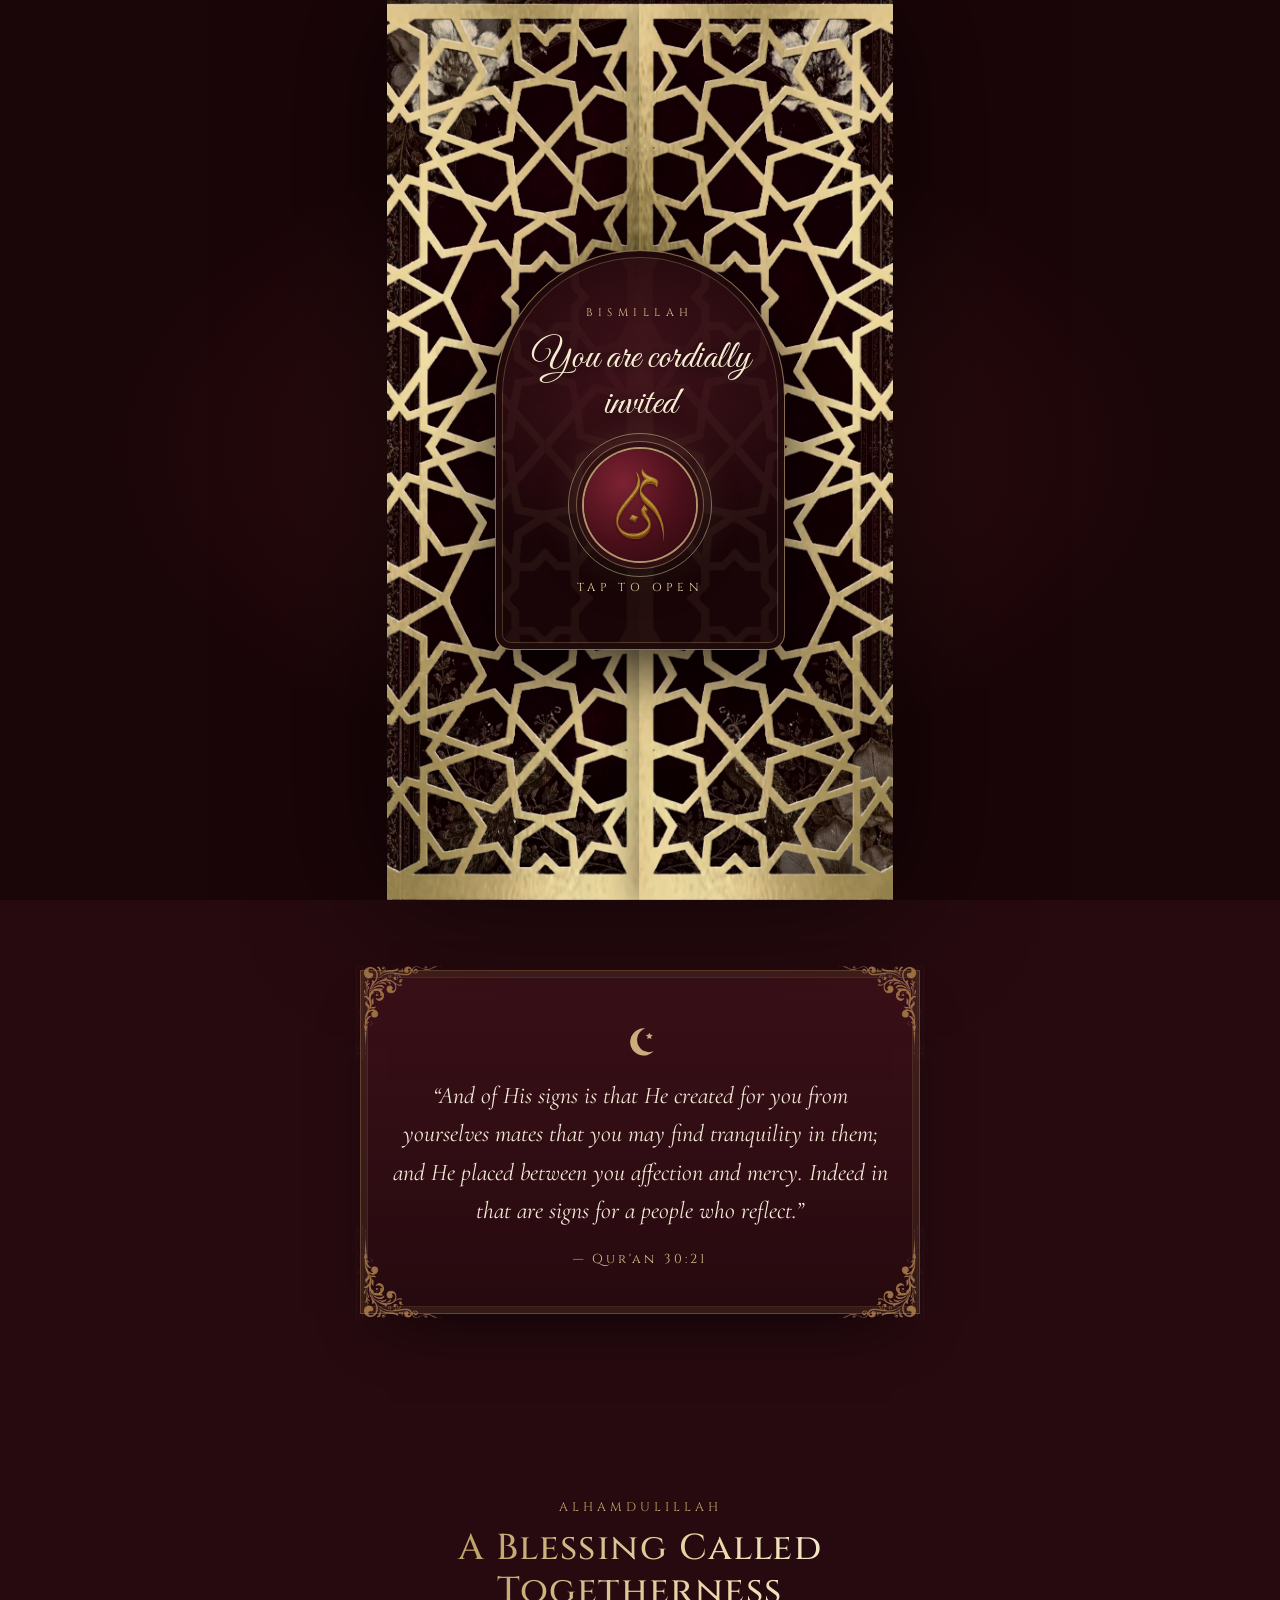
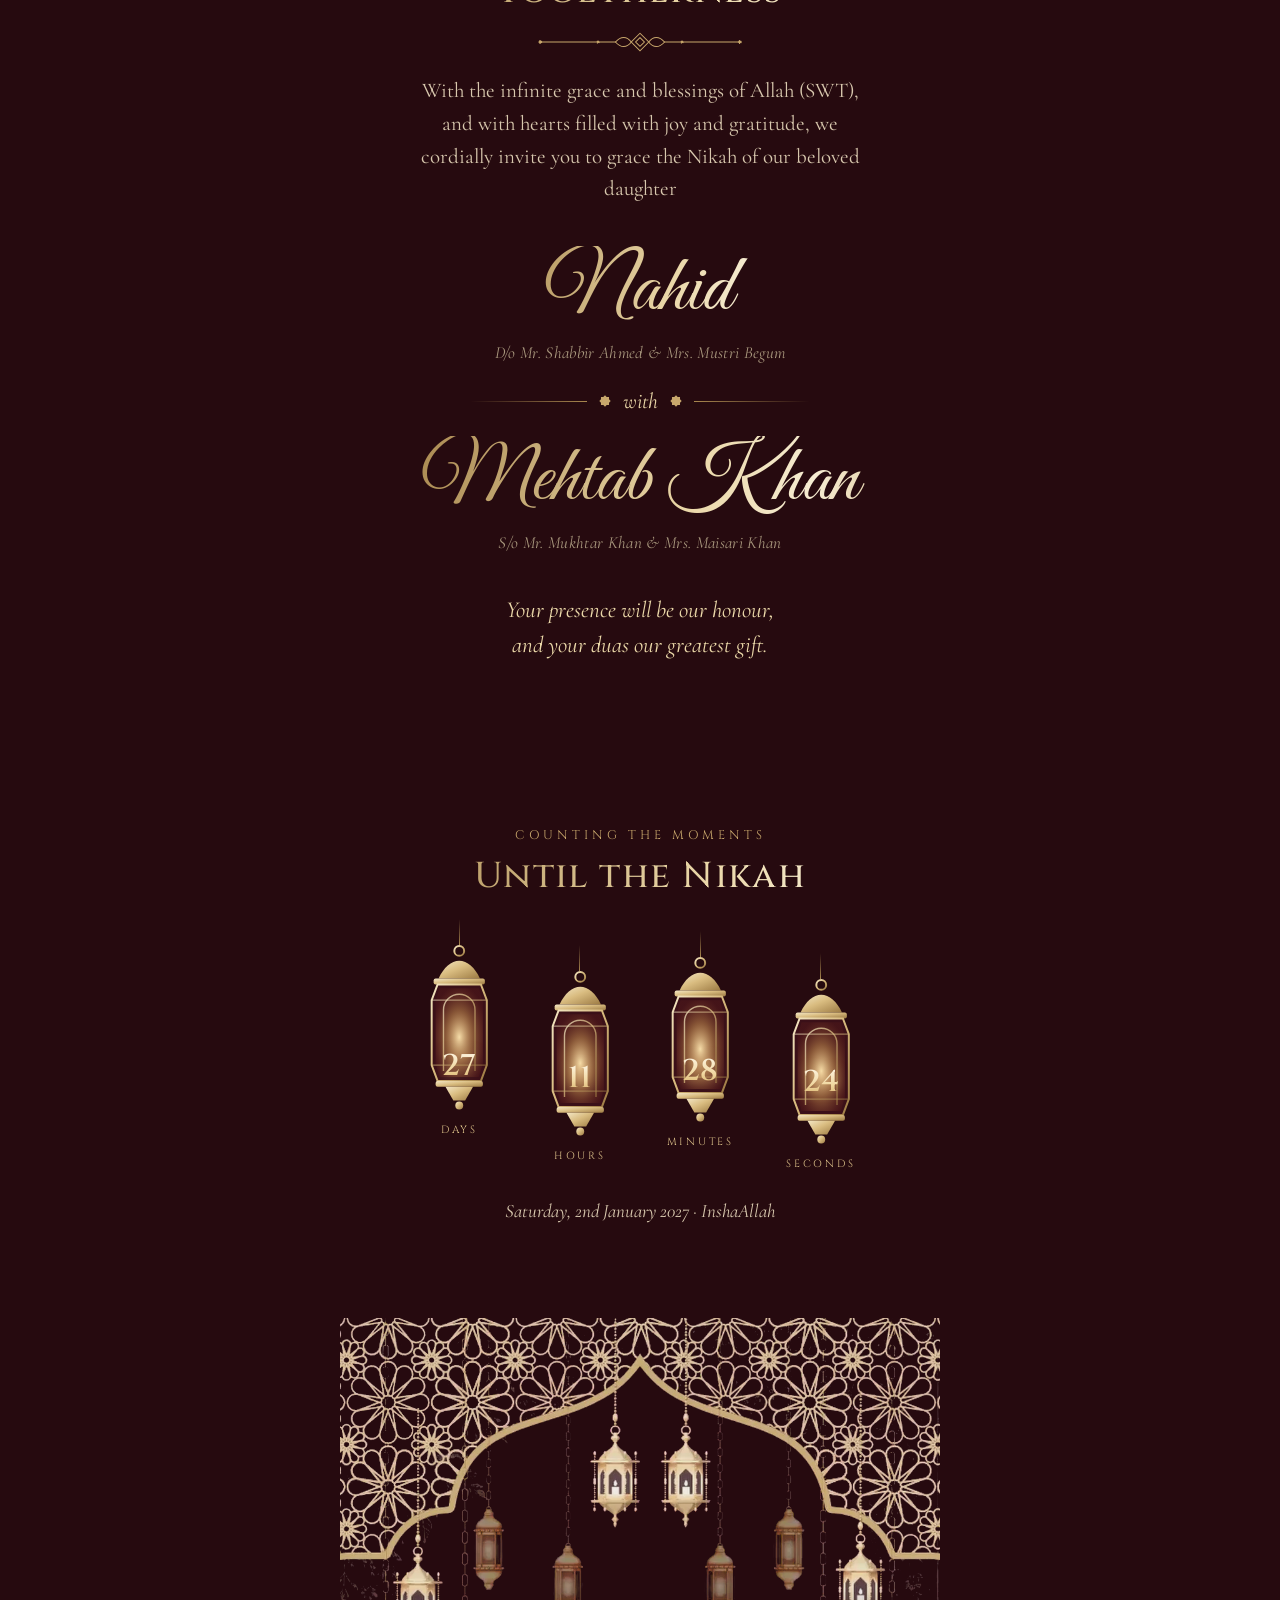
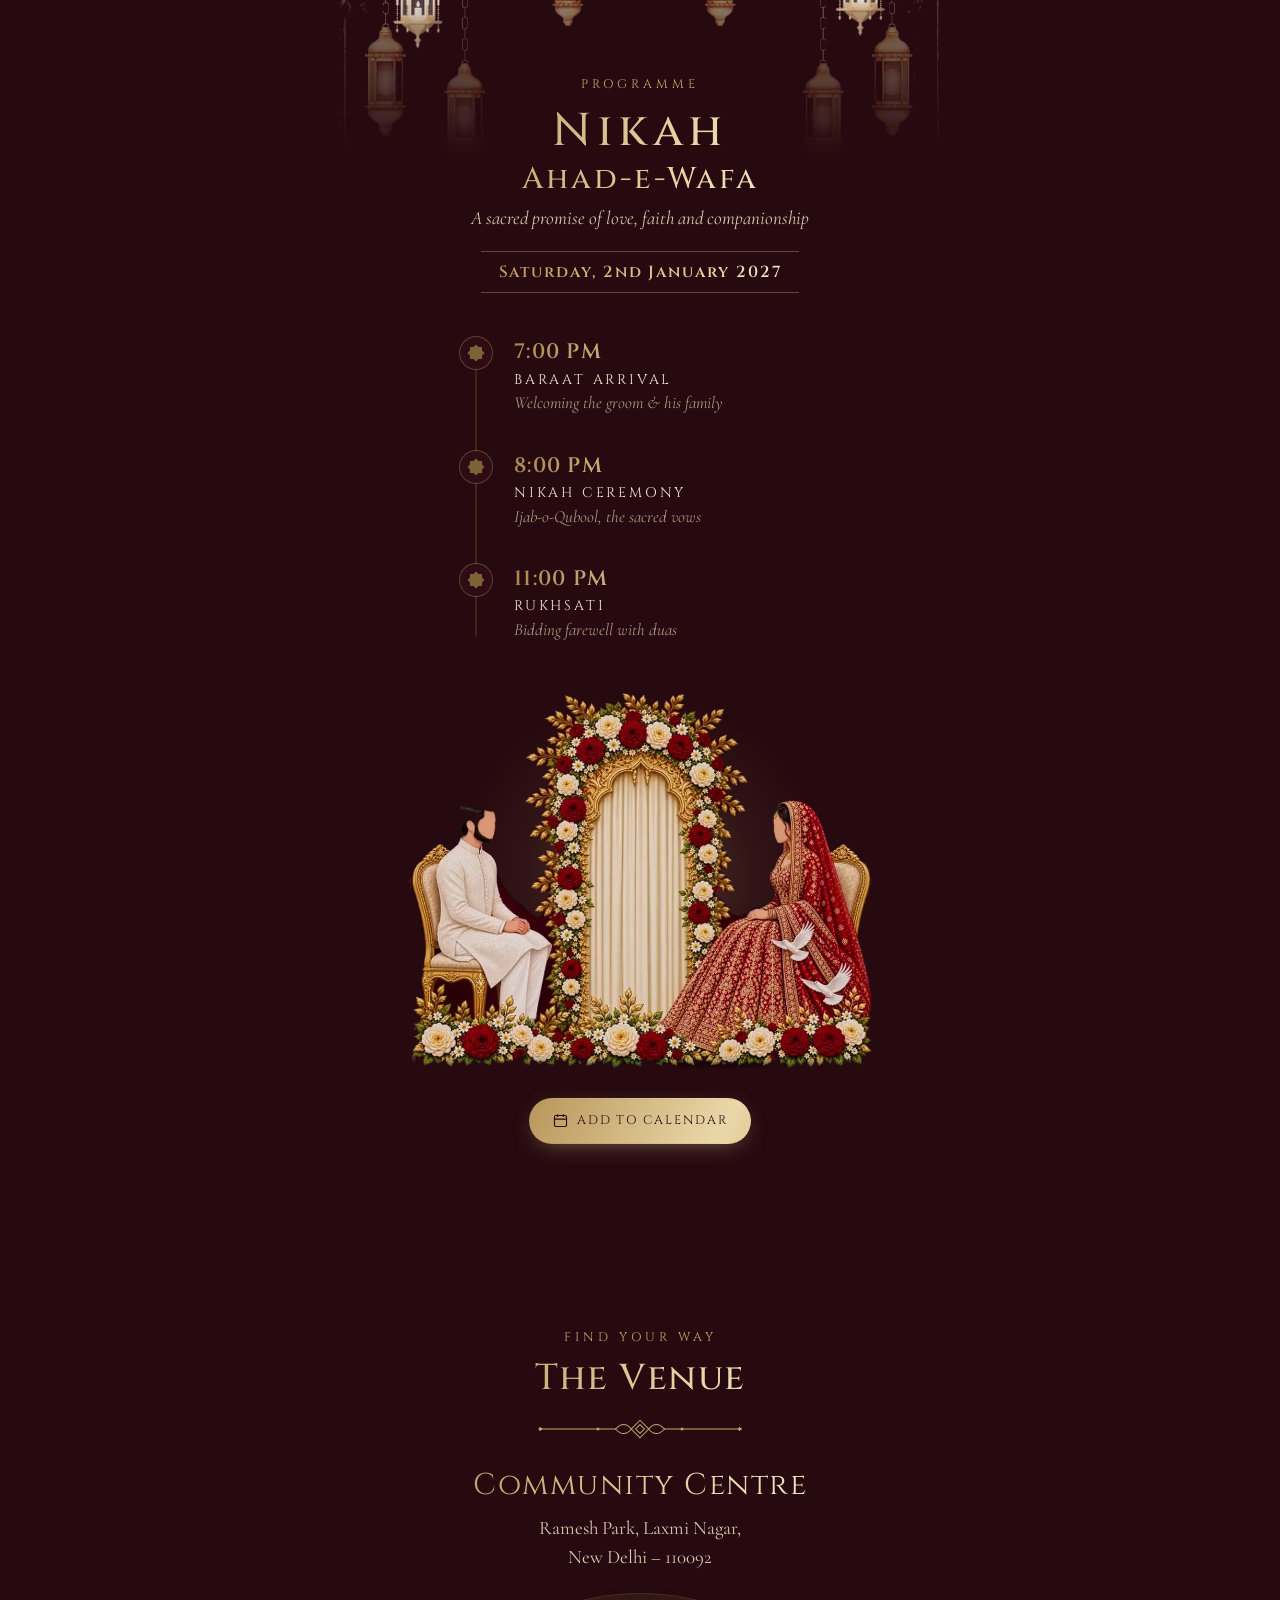
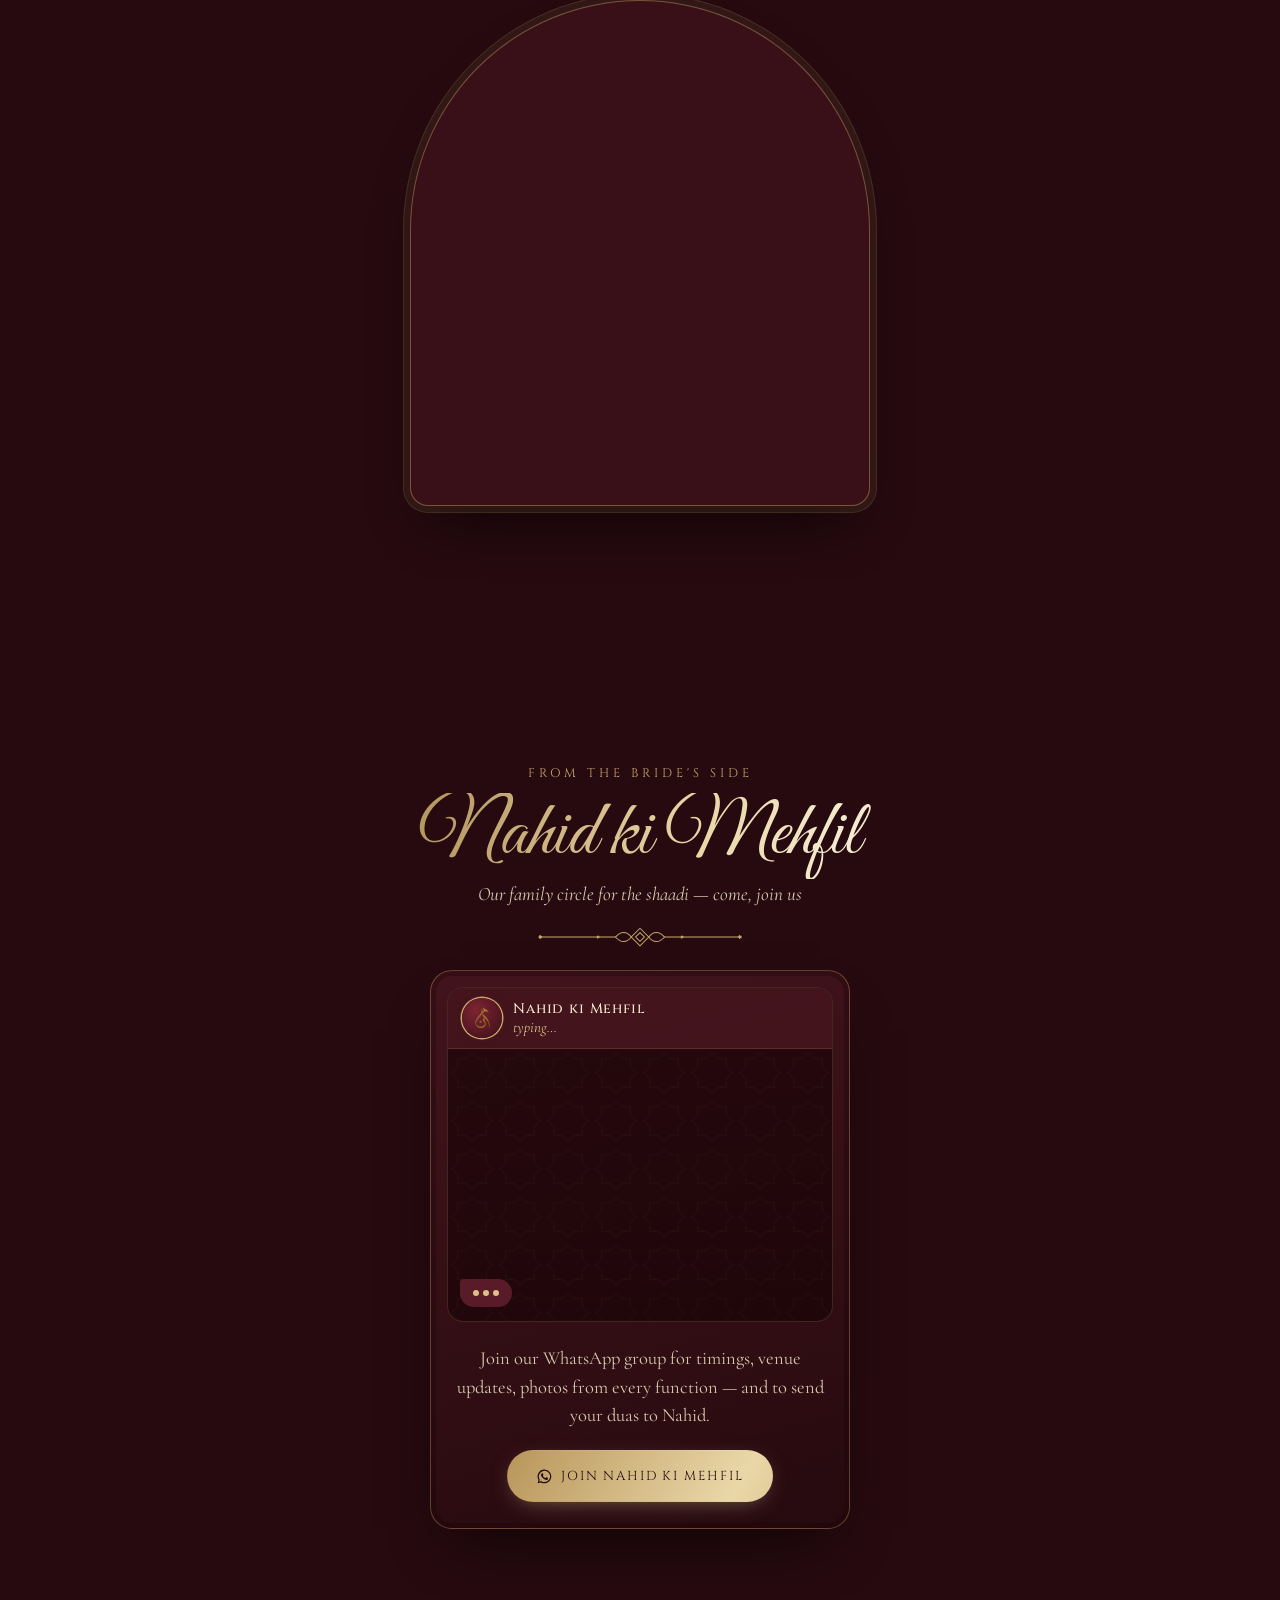
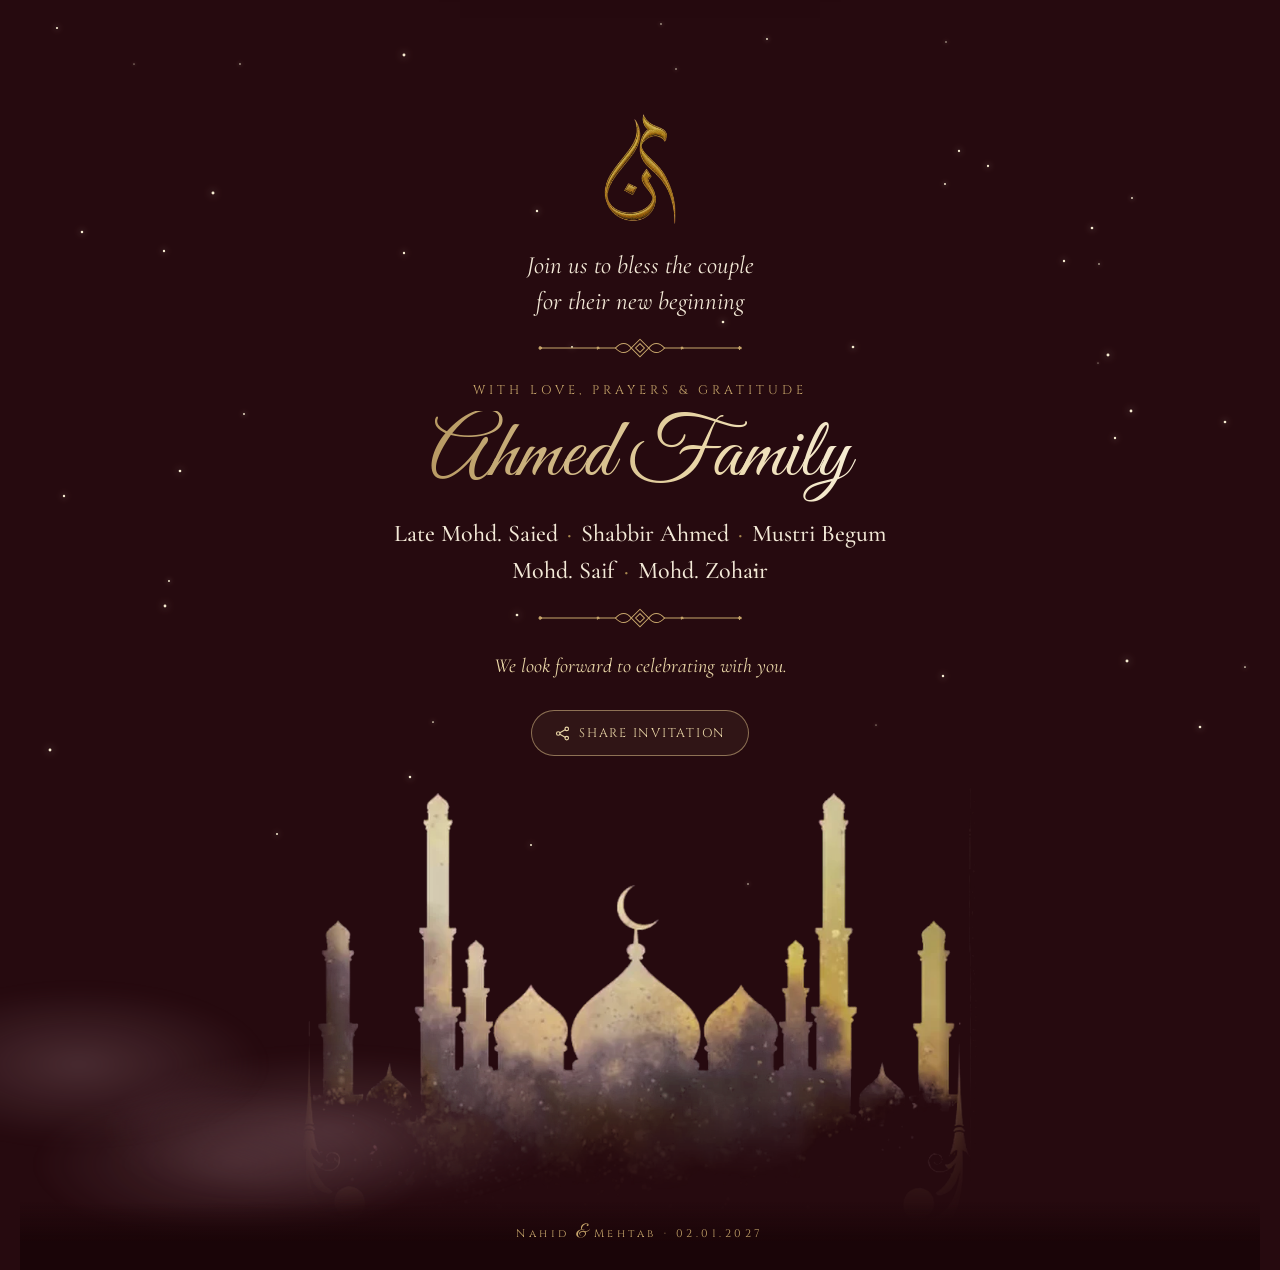
==== index.html @ 1de06014 "Nikah invitation website for Nahid & Mehtab Co-Authored-By: Claude Opus 5.5 <noreply@anthropic.com>" ====
<!doctype html>
<html lang="en">
<head>
  <meta charset="utf-8">
  <meta name="viewport" content="width=device-width, initial-scale=1, viewport-fit=cover">
  <title>Nahid &amp; Mehtab · Nikah Invitation</title>
  <meta name="description" content="With the blessings of Allah (SWT), the Ahmed Family invites you to the Nikah of Nahid & Mehtab — Saturday, 2nd January 2027, New Delhi.">
  <meta name="theme-color" content="#2a0b10">

  <!-- Link preview (WhatsApp / social) -->
  <meta property="og:type" content="website">
  <meta property="og:url" content="https://saifahmed8521.github.io/nahid-mehtab/">
  <meta property="og:title" content="Nahid & Mehtab · Nikah Invitation">
  <meta property="og:description" content="Saturday, 2nd January 2027 · Community Centre, Ramesh Park, Laxmi Nagar, New Delhi">
  <meta property="og:image" content="https://saifahmed8521.github.io/nahid-mehtab/assets/img/og.jpg">
  <meta property="og:image:width" content="1200">
  <meta property="og:image:height" content="630">
  <meta name="twitter:card" content="summary_large_image">

  <link rel="icon" href="assets/img/favicon.png">
  <link rel="apple-touch-icon" href="assets/img/apple-touch-icon.png">
  <link rel="preconnect" href="https://fonts.googleapis.com">
  <link rel="preconnect" href="https://fonts.gstatic.com" crossorigin>
  <link href="https://fonts.googleapis.com/css2?family=Cinzel:wght@400;500;600&family=Cormorant+Garamond:ital,wght@0,400;0,500;0,600;1,400;1,500&family=Great+Vibes&display=swap" rel="stylesheet">

  <link rel="preload" as="image" href="assets/img/door.webp">
  <link rel="preload" as="image" href="assets/img/card.jpg">
  <link rel="stylesheet" href="css/style.css">
  <script>document.documentElement.classList.add('js');</script>
</head>
<body class="is-locked">

  <!-- ===== Shared SVG ornaments ===== -->
  <svg width="0" height="0" style="position:absolute" aria-hidden="true">
    <defs>
      <linearGradient id="g-gold" x1="0" y1="0" x2="1" y2="1">
        <stop offset="0" stop-color="#f3e6c4"/>
        <stop offset=".45" stop-color="#d9bc80"/>
        <stop offset="1" stop-color="#9c7a43"/>
      </linearGradient>
      <radialGradient id="g-glow" cx=".5" cy=".55" r=".6">
        <stop offset="0" stop-color="#ffe7b0" stop-opacity=".95"/>
        <stop offset=".5" stop-color="#e2a85a" stop-opacity=".45"/>
        <stop offset="1" stop-color="#7a2a1c" stop-opacity=".15"/>
      </radialGradient>
    </defs>
    <symbol id="i-divider" viewBox="0 0 240 24">
      <g fill="none" stroke-linecap="round">
        <path pathLength="1" d="M6 12H92"/>
        <path pathLength="1" d="M92 12c6-7 13-7 18 0M92 12c6 7 13 7 18 0"/>
        <path pathLength="1" d="M234 12H148"/>
        <path pathLength="1" d="M148 12c-6-7-13-7-18 0M148 12c-6 7-13 7-18 0"/>
        <path pathLength="1" d="M120 2l10 10-10 10-10-10z"/>
        <path pathLength="1" d="M120 7l5 5-5 5-5-5z"/>
      </g>
      <circle cx="6" cy="12" r="1.6" class="dot"/><circle cx="234" cy="12" r="1.6" class="dot"/>
      <circle cx="72" cy="12" r="1.3" class="dot"/><circle cx="168" cy="12" r="1.3" class="dot"/>
    </symbol>
    <symbol id="i-star8" viewBox="0 0 40 40">
      <path d="M20 1l5.6 5.6h7.8v7.8L39 20l-5.6 5.6v7.8h-7.8L20 39l-5.6-5.6H6.6v-7.8L1 20l5.6-5.6V6.6h7.8z"/>
    </symbol>
    <symbol id="i-crescent" viewBox="0 0 40 40">
      <path d="M26 4a16 16 0 1 0 10 27A13 13 0 1 1 26 4z"/>
      <path d="M31 9l1.2 2.6 2.8.3-2.1 1.9.6 2.8-2.5-1.4-2.5 1.4.6-2.8-2.1-1.9 2.8-.3z"/>
    </symbol>
    <symbol id="i-pin" viewBox="0 0 24 24"><path fill="none" stroke="currentColor" stroke-width="1.6" d="M12 21s-7-6.2-7-11.5a7 7 0 0 1 14 0C19 14.8 12 21 12 21z"/><circle cx="12" cy="9.5" r="2.4" fill="none" stroke="currentColor" stroke-width="1.6"/></symbol>
    <symbol id="i-cal" viewBox="0 0 24 24"><g fill="none" stroke="currentColor" stroke-width="1.6"><rect x="3.5" y="5" width="17" height="15.5" rx="2"/><path d="M3.5 10h17M8 3v4M16 3v4"/></g></symbol>
    <symbol id="i-wa" viewBox="0 0 24 24"><path fill="currentColor" d="M12 2.2A9.7 9.7 0 0 0 3.6 16.9L2.3 21.7l4.9-1.3A9.7 9.7 0 1 0 12 2.2zm0 17.7c-1.5 0-3-.4-4.2-1.2l-.3-.2-2.9.8.8-2.8-.2-.3A8 8 0 1 1 12 19.9zm4.4-6c-.2-.1-1.4-.7-1.7-.8-.2-.1-.4-.1-.5.1l-.8.9c-.1.2-.3.2-.5.1a6.5 6.5 0 0 1-3.2-2.8c-.2-.4.2-.4.7-1.3.1-.1 0-.3 0-.4l-.8-1.8c-.2-.5-.4-.4-.5-.4h-.5a.9.9 0 0 0-.7.3 2.8 2.8 0 0 0-.9 2.1 4.9 4.9 0 0 0 1 2.6 11.2 11.2 0 0 0 4.3 3.8c1.6.7 2.2.7 3 .6.5-.1 1.4-.6 1.6-1.1.2-.6.2-1 .1-1.1l-.6-.4z"/></symbol>
    <symbol id="i-phone" viewBox="0 0 24 24"><path fill="none" stroke="currentColor" stroke-width="1.6" stroke-linejoin="round" d="M6.6 3.5h2.6l1.4 4-2 1.4a12 12 0 0 0 6.5 6.5l1.4-2 4 1.4v2.6a2 2 0 0 1-2.2 2A16.5 16.5 0 0 1 4.6 5.7a2 2 0 0 1 2-2.2z"/></symbol>
    <symbol id="i-share" viewBox="0 0 24 24"><g fill="none" stroke="currentColor" stroke-width="1.6" stroke-linecap="round"><circle cx="18" cy="5.5" r="2.5"/><circle cx="6" cy="12" r="2.5"/><circle cx="18" cy="18.5" r="2.5"/><path d="M8.3 10.8l7.4-4M8.3 13.2l7.4 4"/></g></symbol>
    <symbol id="i-music" viewBox="0 0 24 24"><path fill="none" stroke="currentColor" stroke-width="1.6" stroke-linecap="round" d="M9 18V5l11-2v13M9 18a3 3 0 1 1-3-3 3 3 0 0 1 3 3zm11-2a3 3 0 1 1-3-3 3 3 0 0 1 3 3z"/></symbol>
  </svg>

  <!-- ===== Ambient layers ===== -->
  <div class="ambient" aria-hidden="true"></div>
  <canvas class="dust" id="dust" aria-hidden="true"></canvas>
  <div class="petals" id="petals" aria-hidden="true"></div>

  <!-- ===== Opening gate ===== -->
  <div class="gate" id="gate">
    <div class="gate__stage">
      <div class="gate__behind"></div>
      <div class="door door--l"></div>
      <div class="door door--r"></div>
      <div class="gate__light" aria-hidden="true"></div>
      <div class="gate__content">
        <p class="gate__eyebrow">Bismillah</p>
        <p class="gate__hello" id="guestGreeting">You are cordially invited</p>
        <p class="gate__sub" id="guestSub" hidden>you are cordially invited</p>
        <button class="seal" id="openBtn" type="button" aria-label="Open the invitation">
          <span class="seal__ring"></span>
          <img src="assets/img/monogram.webp" alt="" width="272" height="410">
        </button>
        <p class="gate__tap">Tap to open</p>
      </div>
    </div>
  </div>

  <main id="main">

    <!-- ===== Hero card ===== -->
    <section class="hero" id="top">
      <img class="hero__lanterns hero__lanterns--l" src="assets/img/lanterns.webp" alt="" aria-hidden="true">
      <img class="hero__lanterns hero__lanterns--r" src="assets/img/lanterns.webp" alt="" aria-hidden="true">
      <img class="hero__garland" src="assets/img/lanterns.webp" alt="" aria-hidden="true">

      <div class="card" id="card">
        <div class="card__bg"></div>
        <div class="card__content">
          <img class="card__bismillah" src="assets/img/bismillah.webp" alt="Bismillah ir-Rahman ir-Raheem" width="603" height="172">
          <p class="card__trans">In the name of Allah,<br>the Most Gracious, the Most Merciful</p>
          <svg class="divider card__divider"><use href="#i-divider"/></svg>
          <p class="card__kicker">The Nikah of</p>
          <h1 class="card__names">
            <span class="name name--1">Nahid</span>
            <span class="card__with">with</span>
            <span class="name name--2">Mehtab</span>
          </h1>
          <div class="card__date">
            <span class="card__day">Saturday</span>
            <span class="card__dd">02 January 2027</span>
            <span class="sparkles" aria-hidden="true"><i></i><i></i><i></i><i></i><i></i><i></i><i></i></span>
          </div>
          <div class="monogram card__mono" role="img" aria-label="Nahid & Mehtab monogram"></div>
        </div>
      </div>

      <a class="scroll-cue" href="#verse" aria-label="Scroll to continue">
        <span>Scroll</span>
        <i></i>
      </a>
    </section>

    <!-- ===== Qur'an verse ===== -->
    <section class="sec verse" id="verse">
      <div class="wrap">
        <div class="panel" data-reveal="zoom">
          <span class="corner corner--tl"></span><span class="corner corner--tr"></span><span class="corner corner--bl"></span><span class="corner corner--br"></span>
          <svg class="crest" aria-hidden="true"><use href="#i-crescent"/></svg>
          <blockquote class="verse__text" id="verseText">“And of His signs is that He created for you from yourselves mates that you may find tranquility in them; and He placed between you affection and mercy. Indeed in that are signs for a people who reflect.”</blockquote>
          <p class="verse__ref" data-reveal="up">— Qur'an 30:21</p>
        </div>
      </div>
    </section>

    <!-- ===== Invitation ===== -->
    <section class="sec invite" id="invite">
      <div class="wrap">
        <p class="kicker" data-reveal="up">Alhamdulillah</p>
        <h2 class="title" data-reveal="up">A Blessing Called Togetherness</h2>
        <svg class="divider" data-reveal="draw"><use href="#i-divider"/></svg>
        <p class="lead" data-reveal="up">With the infinite grace and blessings of Allah (SWT), and with hearts filled with joy and gratitude, we cordially invite you to grace the Nikah of our beloved daughter</p>

        <div class="couple">
          <article class="person" data-reveal="left">
            <h3 class="person__name script">Nahid</h3>
            <p class="person__parents">D/o Mr. Shabbir Ahmed &amp; Mrs. Mustri Begum</p>
          </article>

          <div class="couple__with" data-reveal="zoom">
            <span class="line"></span>
            <svg class="star"><use href="#i-star8"/></svg>
            <span class="word">with</span>
            <svg class="star"><use href="#i-star8"/></svg>
            <span class="line"></span>
          </div>

          <article class="person" data-reveal="right">
            <h3 class="person__name script">Mehtab Khan</h3>
            <p class="person__parents">S/o Mr. Mukhtar Khan &amp; Mrs. Maisari Khan</p>
          </article>
        </div>

        <p class="honour" data-reveal="up">Your presence will be our honour,<br>and your duas our greatest gift.</p>
      </div>
    </section>

    <!-- ===== Countdown ===== -->
    <section class="sec countdown" id="countdown">
      <div class="wrap">
        <p class="kicker" data-reveal="up">Counting the moments</p>
        <h2 class="title" data-reveal="up">Until the Nikah</h2>
        <div class="lanterns" id="lanterns" data-reveal="fade"></div>
        <p class="countdown__msg" id="cdMsg" data-reveal="up">Saturday, 2nd January 2027 · InshaAllah</p>
      </div>
    </section>

    <!-- ===== Haldi (only on the Haldi link) ===== -->
    <section class="sec haldi" id="haldi" data-only="haldi" hidden>
      <img class="haldi__lanterns" src="assets/img/lanterns.webp" alt="" aria-hidden="true" loading="lazy">
      <div class="wrap">
        <p class="kicker" data-reveal="up">The celebrations begin</p>
        <h2 class="haldi__title script" data-reveal="blur">Haldi ki<br>Sunehri Shaam</h2>
        <p class="haldi__sub" data-reveal="up">A golden evening of turmeric, laughter &amp; love</p>

        <div class="event-card" data-reveal="up">
          <div class="event-card__row">
            <svg class="ico"><use href="#i-cal"/></svg>
            <div>
              <p class="event-card__big">Thursday, 31st December 2026</p>
              <p class="event-card__small">6:00 PM onwards</p>
            </div>
          </div>
          <div class="event-card__row">
            <svg class="ico"><use href="#i-pin"/></svg>
            <div>
              <p class="event-card__big">Bride's Family Home</p>
              <p class="event-card__small">Ramesh Park, Laxmi Nagar, New Delhi – 110092</p>
            </div>
          </div>
          <div class="btn-row">
            <button class="btn btn--ghost" data-cal="haldi" type="button"><svg><use href="#i-cal"/></svg>Add to Calendar</button>
          </div>
        </div>
      </div>
      <img class="haldi__chhatri" src="assets/img/chhatri.webp" alt="" aria-hidden="true" loading="lazy" data-reveal="rise">
    </section>

    <!-- ===== Nikah programme ===== -->
    <section class="sec nikah" id="nikah">
      <div class="nikah__arch" data-reveal="fade">
        <img src="assets/img/jaali-arch.webp" alt="" aria-hidden="true" loading="lazy">
      </div>
      <div class="wrap nikah__wrap">
        <p class="kicker" data-reveal="up">Programme</p>
        <h2 class="nikah__title" data-reveal="up"><span class="nikah__t1">Nikah</span><span class="nikah__t2">Ahad-e-Wafa</span></h2>
        <p class="nikah__sub" data-reveal="up">A sacred promise of love, faith and companionship</p>
        <p class="nikah__date" data-reveal="up">Saturday, 2nd January 2027</p>

        <ol class="timeline" id="timeline">
          <li class="tl" data-reveal="right">
            <span class="tl__dot"><svg><use href="#i-star8"/></svg></span>
            <p class="tl__time">7:00 PM</p>
            <p class="tl__name">Baraat Arrival</p>
            <p class="tl__note">Welcoming the groom &amp; his family</p>
          </li>
          <li class="tl" data-reveal="right">
            <span class="tl__dot"><svg><use href="#i-star8"/></svg></span>
            <p class="tl__time">8:00 PM</p>
            <p class="tl__name">Nikah Ceremony</p>
            <p class="tl__note">Ijab-o-Qubool, the sacred vows</p>
          </li>
          <li class="tl" data-reveal="right">
            <span class="tl__dot"><svg><use href="#i-star8"/></svg></span>
            <p class="tl__time">11:00 PM</p>
            <p class="tl__name">Rukhsati</p>
            <p class="tl__note">Bidding farewell with duas</p>
          </li>
        </ol>

        <figure class="couple-art" data-reveal="zoom">
          <div class="couple-art__halo"></div>
          <img src="assets/img/couple.webp" alt="Illustration of the bride and groom seated beside a floral arch" loading="lazy" width="900" height="728">
        </figure>

        <div class="btn-row">
          <button class="btn btn--gold" data-cal="nikah" type="button"><svg><use href="#i-cal"/></svg>Add to Calendar</button>
        </div>
      </div>
    </section>

    <!-- ===== Venue ===== -->
    <section class="sec venue" id="venue">
      <div class="wrap">
        <p class="kicker" data-reveal="up">Find your way</p>
        <h2 class="title" data-reveal="up">The Venue</h2>
        <svg class="divider" data-reveal="draw"><use href="#i-divider"/></svg>
        <p class="venue__name" data-reveal="up">Community Centre</p>
        <p class="venue__addr" data-reveal="up">Ramesh Park, Laxmi Nagar,<br>New Delhi – 110092</p>

        <div class="map" data-reveal="zoom">
          <iframe id="mapFrame" title="Map to Community Centre, Ramesh Park" loading="lazy" referrerpolicy="no-referrer-when-downgrade" data-src="https://maps.google.com/maps?q=28.6348538,77.2704275&amp;z=16&amp;output=embed"></iframe>
        </div>

        <div class="btn-row" data-reveal="up">
          <a class="btn btn--gold" href="https://www.google.com/maps/dir/?api=1&amp;destination=28.6348538,77.2704275" target="_blank" rel="noopener"><svg><use href="#i-pin"/></svg>Get Directions</a>
          <a class="btn btn--ghost" href="https://www.google.com/maps/place/Ramesh+Park+Community+Centre/@28.6348561,77.2699209,180m/data=!3m1!1e3!4m6!3m5!1s0x390cfcb15d3cb79f:0xdad0d4684dd3c9e9!8m2!3d28.6348538!4d77.2704275!16s%2Fg%2F11g5_4l6z6" target="_blank" rel="noopener">Open in Maps</a>
        </div>
      </div>
    </section>

    <!-- ===== WhatsApp group (bride's side) ===== -->
    <section class="sec mehfil" id="mehfil">
      <div class="wrap">
        <p class="kicker" data-reveal="up">From the bride's side</p>
        <h2 class="mehfil__title script" data-reveal="blur">Nahid ki Mehfil</h2>
        <p class="mehfil__tag" data-reveal="up">Our family circle for the shaadi — come, join us</p>
        <svg class="divider" data-reveal="draw"><use href="#i-divider"/></svg>

        <div class="mehfil__card" data-reveal="zoom">
          <div class="chat" aria-hidden="true">
            <div class="chat__head">
              <span class="chat__avatar"><span class="monogram"></span></span>
              <span class="chat__who">
                <b>Nahid ki Mehfil</b>
                <small id="chatStatus">Ahmed Family · Bride's side</small>
              </span>
            </div>
            <div class="chat__body" id="chatBody"></div>
          </div>

          <p class="mehfil__text">Join our WhatsApp group for timings, venue updates, photos from every function — and to send your duas to Nahid.</p>
          <a class="btn btn--gold mehfil__btn" id="groupBtn" href="#" target="_blank" rel="noopener"><svg><use href="#i-wa"/></svg>Join Nahid ki Mehfil</a>
        </div>
      </div>
    </section>

    <!-- ===== Closing ===== -->
    <section class="sec closing" id="closing">
      <div class="stars" id="stars" aria-hidden="true"></div>
      <div class="wrap">
        <div class="monogram closing__mono" data-reveal="zoom" role="img" aria-label="Monogram"></div>
        <p class="closing__bless" data-reveal="up">Join us to bless the couple<br>for their new beginning</p>
        <svg class="divider" data-reveal="draw"><use href="#i-divider"/></svg>
        <p class="kicker" data-reveal="up">With love, prayers &amp; gratitude</p>
        <h2 class="closing__family script" data-reveal="blur">Ahmed Family</h2>
        <p class="closing__names" id="familyNames" data-reveal="up">
          <span class="ln"><span>Late Mohd. Saied</span><i>·</i><span>Shabbir Ahmed</span><i>·</i><span>Mustri Begum</span></span>
          <span class="ln"><span>Mohd. Saif</span><i>·</i><span>Mohd. Zohair</span></span>
        </p>
        <svg class="divider" data-reveal="draw"><use href="#i-divider"/></svg>
        <p class="closing__look" data-reveal="up">We look forward to celebrating with you.</p>
        <div class="btn-row" data-reveal="up">
          <button class="btn btn--ghost" id="shareBtn" type="button"><svg><use href="#i-share"/></svg>Share Invitation</button>
        </div>
      </div>
      <div class="closing__sky" aria-hidden="true">
        <span class="cloud c1"></span><span class="cloud c2"></span><span class="cloud c3"></span>
        <img class="closing__mosque" src="assets/img/mosque.webp" alt="" loading="lazy">
      </div>
      <footer class="foot">Nahid <span>&amp;</span> Mehtab · 02.01.2027</footer>
    </section>
  </main>

  <!-- Quick actions (phones) -->
  <nav class="dock" id="dock" aria-label="Quick actions">
    <button class="dock__btn" type="button" data-cal="nikah"><svg><use href="#i-cal"/></svg><span>Save Date</span></button>
    <a class="dock__btn" href="https://www.google.com/maps/dir/?api=1&amp;destination=28.6348538,77.2704275" target="_blank" rel="noopener"><svg><use href="#i-pin"/></svg><span>Directions</span></a>
    <a class="dock__btn" href="#mehfil" id="dockGroup"><svg><use href="#i-wa"/></svg><span>Group</span></a>
    <button class="dock__btn" type="button" data-share><svg><use href="#i-share"/></svg><span>Share</span></button>
  </nav>

  <!-- Music button (shown only once a song is set in js/main.js) -->
  <button class="music" id="musicBtn" type="button" aria-label="Play music" hidden>
    <svg><use href="#i-music"/></svg><span class="music__bars"><i></i><i></i><i></i></span>
  </button>

  <div class="toast" id="toast" role="status" aria-live="polite"></div>

  <script src="js/main.js" defer></script>
</body>
</html>
---- css/style.css ----
/* =========================================================
   Nahid & Mehtab · Nikah Invitation
   Palette: deep wine velvet · champagne & antique gold · ivory
   ========================================================= */

:root {
  --wine-950: #1a0508;
  --wine-900: #260a0f;
  --wine-850: #2f0c13;
  --wine-800: #3a1018;
  --wine-700: #4b1621;
  --wine-600: #5f1f2b;

  --gold-100: #f6ecd2;
  --gold-200: #ead7a8;
  --gold-300: #dbc089;
  --gold-400: #c8a76c;
  --gold-500: #a9884f;
  --gold-600: #7d6235;

  --ivory: #f3e9d7;
  --ivory-2: #d8c8ae;
  --ivory-3: #a8977d;
  --rose: #c99590;
  --haldi: #d1a14f;

  --ff-script: 'Great Vibes', 'Segoe Script', cursive;
  --ff-display: 'Cinzel', 'Trajan Pro', Georgia, serif;
  --ff-body: 'Cormorant Garamond', Garamond, Georgia, serif;

  --ease: cubic-bezier(.22, .8, .24, 1);
  --ease-soft: cubic-bezier(.45, .05, .25, 1);
  --gutter: 20px;
  --maxw: 560px;
  --sec-pad: 92px;

  --gold-text: linear-gradient(100deg, #a9884f 0%, #ead7a8 28%, #f6ecd2 40%, #c8a76c 58%, #ead7a8 78%, #a9884f 100%);
}

*, *::before, *::after { box-sizing: border-box; }
html { -webkit-text-size-adjust: 100%; scroll-behavior: smooth; }
html, body { margin: 0; }
body {
  font-family: var(--ff-body);
  font-size: 19px;
  line-height: 1.55;
  color: var(--ivory-2);
  background: var(--wine-900);
  overflow-x: hidden;
  -webkit-font-smoothing: antialiased;
}
body.is-locked { overflow: hidden; height: 100svh; }
img { max-width: 100%; display: block; }
p { margin: 0; }
a { color: inherit; }
button { font: inherit; color: inherit; }
[hidden] { display: none !important; }

/* ---------- ambient background ---------- */
.ambient {
  position: fixed; inset: 0; z-index: -2; pointer-events: none;
  background:
    radial-gradient(120% 70% at 50% 0%, rgba(120, 36, 48, .55), transparent 60%),
    radial-gradient(90% 60% at 50% 110%, rgba(110, 30, 42, .5), transparent 60%),
    linear-gradient(180deg, var(--wine-850), var(--wine-900) 40%, var(--wine-950));
}
.ambient::before { /* faint jaali lattice */
  content: ""; position: absolute; inset: 0; opacity: .05;
  background-image: url("data:image/svg+xml,%3Csvg xmlns='http://www.w3.org/2000/svg' width='80' height='80' viewBox='0 0 80 80'%3E%3Cg fill='none' stroke='%23ead7a8' stroke-width='1'%3E%3Cpath d='M40 6l9.9 9.9h14v14L74 40l-9.9 9.9v14h-14L40 74l-9.9-9.9h-14v-14L6 40l9.9-9.9v-14h14z'/%3E%3Ccircle cx='40' cy='40' r='9'/%3E%3Cpath d='M0 0l16 16M80 0L64 16M0 80l16-16M80 80L64 64'/%3E%3C/g%3E%3C/svg%3E");
  background-size: 80px 80px;
}
.ambient::after { /* velvet grain */
  content: ""; position: absolute; inset: 0; opacity: .22; mix-blend-mode: overlay;
  background-image: url("data:image/svg+xml,%3Csvg xmlns='http://www.w3.org/2000/svg' width='220' height='220'%3E%3Cfilter id='n'%3E%3CfeTurbulence type='fractalNoise' baseFrequency='.85' numOctaves='2' stitchTiles='stitch'/%3E%3CfeColorMatrix values='0 0 0 0 .5 0 0 0 0 .3 0 0 0 0 .3 0 0 0 .9 0'/%3E%3C/filter%3E%3Crect width='100%25' height='100%25' filter='url(%23n)'/%3E%3C/svg%3E");
}
.dust { position: fixed; inset: 0; width: 100%; height: 100%; z-index: 40; pointer-events: none; }
.petals { position: fixed; inset: 0; z-index: 41; pointer-events: none; overflow: hidden; }

/* ---------- shared type ---------- */
.script { font-family: var(--ff-script); font-weight: 400; }
.kicker {
  font-family: var(--ff-display);
  font-size: 12.5px; letter-spacing: .32em; text-transform: uppercase;
  color: var(--gold-400);
  margin-bottom: 10px;
}
.title, .nikah__title {
  font-family: var(--ff-display); font-weight: 500;
  font-size: clamp(26px, 7vw, 36px); line-height: 1.2; letter-spacing: .04em;
  margin: 0;
}
.title, .nikah__title, .script, .name, .tl__time, .venue__name, .lantern__num {
  background: var(--gold-text); background-size: 220% 100%;
  -webkit-background-clip: text; background-clip: text; color: transparent;
  animation: goldShift 9s ease-in-out infinite alternate;
}
@keyframes goldShift { from { background-position: 0% 50%; } to { background-position: 100% 50%; } }

.divider {
  display: block; width: 210px; height: 22px; margin: 18px auto 22px;
  stroke: var(--gold-400); stroke-width: 1.2; fill: var(--gold-400);
}
.divider use { stroke-dasharray: 1; stroke-dashoffset: 0; }
.js .divider[data-reveal="draw"] use { stroke-dashoffset: 1; transition: stroke-dashoffset 2.2s var(--ease-soft); }
.js .divider[data-reveal="draw"].is-in use { stroke-dashoffset: 0; }

.sec { position: relative; padding: var(--sec-pad) var(--gutter); }
.wrap { position: relative; max-width: var(--maxw); margin: 0 auto; text-align: center; }

/* ---------- buttons ---------- */
.btn-row { display: flex; flex-wrap: wrap; justify-content: center; gap: 12px; margin-top: 28px; }
.btn {
  display: inline-flex; align-items: center; justify-content: center; gap: 8px;
  min-height: 46px; padding: 11px 22px;
  border-radius: 999px; border: 1px solid rgba(219, 192, 137, .55);
  font-family: var(--ff-display); font-size: 12.5px; letter-spacing: .14em; text-transform: uppercase;
  text-decoration: none; cursor: pointer; background: rgba(219, 192, 137, .06);
  color: var(--gold-200);
  transition: transform .35s var(--ease), background .35s, color .35s, box-shadow .35s, border-color .35s;
  -webkit-tap-highlight-color: transparent;
}
.btn svg { width: 17px; height: 17px; flex: none; }
.btn:hover { background: rgba(219, 192, 137, .14); border-color: var(--gold-300); transform: translateY(-2px); }
.btn:active { transform: translateY(0) scale(.98); }
.btn:focus-visible, .seal:focus-visible, .music:focus-visible { outline: 2px solid var(--gold-200); outline-offset: 3px; }
.btn--gold {
  color: var(--wine-900); border-color: transparent;
  background: linear-gradient(120deg, #b8965a, #ead7a8 45%, #c8a76c 75%, #a9884f);
  background-size: 200% 100%;
  box-shadow: 0 6px 24px -10px rgba(234, 215, 168, .55);
}
.btn--gold:hover { background-position: 100% 0; background-color: transparent; color: var(--wine-950); box-shadow: 0 10px 30px -10px rgba(234, 215, 168, .7); }
.btn--sm { min-height: 40px; padding: 8px 16px; font-size: 11.5px; }

/* =========================================================
   GATE
   ========================================================= */
.gate {
  position: fixed; inset: 0; z-index: 100;
  display: grid; place-items: center;
  background:
    radial-gradient(60% 50% at 50% 50%, rgba(140, 50, 50, .25), transparent 70%),
    var(--wine-950);
  transition: opacity 1.2s var(--ease-soft) .9s, visibility 0s 2.1s;
}
html:not(.js) .gate { display: none; }
html:not(.js) body.is-locked { overflow: auto; height: auto; }
.gate__stage {
  position: relative;
  width: min(100vw, calc(100svh * .5625));
  height: 100svh;
  perspective: 1800px;
  overflow: hidden;
  box-shadow: 0 0 120px rgba(0, 0, 0, .6);
}
.gate__behind {
  position: absolute; inset: 0;
  background: url("../assets/img/card.jpg") center / cover no-repeat;
  filter: brightness(.55);
  transform: scale(1.08);
  transition: transform 2.4s var(--ease), filter 2s;
}
.door {
  position: absolute; top: 0; bottom: 0; width: 50.2%;
  transform-style: preserve-3d;
  transition: transform 2s cubic-bezier(.6, .02, .2, 1) .15s;
  filter: drop-shadow(0 0 18px rgba(0, 0, 0, .55));
  will-change: transform;
}
.door::before {
  content: ""; position: absolute; inset: 0;
  background: url("../assets/img/door.webp") right center / auto 100% no-repeat;
  filter: saturate(.82) brightness(.96) sepia(.12);
}
.door--l { left: 0; transform-origin: left center; }
.door--r { right: 0; transform-origin: right center; }
.door--r::before { transform: scaleX(-1); }
.gate__light {
  position: absolute; inset: 0; pointer-events: none; opacity: 0;
  background: radial-gradient(40% 55% at 50% 50%, rgba(255, 232, 186, .55), rgba(255, 210, 150, .12) 45%, transparent 70%);
  transition: opacity 1.4s var(--ease-soft);
}
.gate__content {
  position: absolute; inset: 0; z-index: 2;
  display: flex; flex-direction: column; align-items: center; justify-content: center; gap: 14px;
  text-align: center; padding: 0 24px;
  transition: opacity .6s var(--ease-soft), transform .8s var(--ease);
}
.gate__content::before { /* arched plaque so text reads over the lattice */
  content: ""; position: absolute; left: 50%; top: 50%; width: min(290px, 78%); height: 400px;
  transform: translate(-50%, -50%);
  border-radius: 145px 145px 16px 16px;
  background:
    radial-gradient(120% 70% at 50% 30%, rgba(95, 31, 43, .55), transparent 70%),
    rgba(26, 5, 8, .94);
  border: 1px solid rgba(219, 192, 137, .55);
  box-shadow: inset 0 0 0 6px rgba(26, 5, 8, .9), inset 0 0 0 7px rgba(219, 192, 137, .25), 0 20px 60px rgba(0, 0, 0, .7);
  z-index: -1;
  opacity: 0; animation: fadeIn 1s ease .1s forwards;
}
.gate__eyebrow {
  font-family: var(--ff-display); font-size: 11px; letter-spacing: .5em; text-transform: uppercase; color: var(--gold-300);
  opacity: 0; animation: fadeUp 1.2s var(--ease) .3s forwards;
}
.gate__hello {
  font-family: var(--ff-script); font-size: clamp(32px, 9vw, 40px); line-height: 1.15; color: var(--gold-100);
  text-shadow: 0 2px 18px rgba(0, 0, 0, .7);
  max-width: 220px;
  opacity: 0; animation: fadeUp 1.2s var(--ease) .55s forwards;
}
.gate__sub {
  margin-top: -8px; font-style: italic; font-size: 17px; color: var(--ivory-2);
  opacity: 0; animation: fadeUp 1.2s var(--ease) .75s forwards;
}
.gate__tap {
  font-family: var(--ff-display); font-size: 11.5px; letter-spacing: .38em; text-transform: uppercase; color: var(--gold-200);
  opacity: 0; animation: fadeUp 1s var(--ease) 1.1s forwards, breathe 2.4s ease-in-out 2.1s infinite;
}
.seal {
  position: relative; width: 112px; height: 112px; margin: 8px 0 4px;
  border: 0; border-radius: 50%; cursor: pointer; padding: 0;
  background:
    radial-gradient(circle at 35% 30%, #7c2232, #4a0f1a 55%, #2c070d 100%);
  box-shadow:
    0 0 0 2px rgba(219, 192, 137, .75),
    0 0 0 7px rgba(42, 8, 14, .9),
    0 0 0 8px rgba(219, 192, 137, .4),
    0 12px 40px rgba(0, 0, 0, .6),
    0 0 50px rgba(234, 200, 140, .22);
  display: grid; place-items: center;
  opacity: 0; animation: sealIn 1.2s var(--ease) .8s forwards;
  transition: transform .5s var(--ease), opacity .6s;
  -webkit-tap-highlight-color: transparent;
}
.seal img { width: 44%; height: auto; filter: drop-shadow(0 1px 1px rgba(0, 0, 0, .6)); }
.seal__ring {
  position: absolute; inset: -16px; border-radius: 50%;
  border: 1px solid rgba(234, 215, 168, .45);
  animation: ripple 2.6s ease-out 2s infinite;
}
.seal:hover { transform: scale(1.05); }
@keyframes sealIn { from { opacity: 0; transform: scale(.6) rotate(-20deg); } to { opacity: 1; transform: none; } }
@keyframes ripple { 0% { transform: scale(.85); opacity: .9; } 100% { transform: scale(1.5); opacity: 0; } }
@keyframes fadeUp { from { opacity: 0; transform: translateY(14px); } to { opacity: 1; transform: none; } }
@keyframes breathe { 0%, 100% { opacity: 1; } 50% { opacity: .45; } }

.gate.is-opening .door--l { transform: rotateY(-108deg); }
.gate.is-opening .door--r { transform: rotateY(108deg); }
.gate.is-opening .gate__content { opacity: 0; transform: scale(.92); }
.gate.is-opening .gate__light { opacity: 1; }
.gate.is-opening .gate__behind { transform: scale(1); filter: brightness(.9); }
.gate.is-opening { opacity: 0; visibility: hidden; }

/* =========================================================
   HERO CARD
   ========================================================= */
.hero {
  position: relative; min-height: 100svh;
  display: flex; flex-direction: column; align-items: center; justify-content: center;
  padding: 0 0 40px;
  overflow: hidden;
}
.card {
  position: relative;
  width: min(100vw, 480px, calc(100svh * .5625));
  aspect-ratio: 9 / 16;
  container-type: inline-size;
  box-shadow: 0 30px 80px -20px rgba(0, 0, 0, .7), 0 0 0 1px rgba(219, 192, 137, .15);
  transform-style: preserve-3d;
  transition: transform .6s var(--ease);
}
@media (min-width: 520px) { .card { border-radius: 6px; overflow: hidden; } }
.card__bg {
  position: absolute; inset: 0;
  background: url("../assets/img/card.jpg") center / 100% 100% no-repeat;
}
.card__content {
  position: absolute; inset: 0;
  display: flex; flex-direction: column; align-items: center;
  padding: 22cqw 15cqw 0;
  text-align: center;
}
.card__bismillah { width: 50cqw; height: auto; }
.card__trans {
  margin-top: 2.4cqw;
  font-size: 3.4cqw; line-height: 1.35; font-style: italic; color: var(--ivory-2);
}
.card__divider { width: 46cqw; height: 4.6cqw; margin: 3.6cqw auto 3.2cqw; }
.card__kicker {
  font-family: var(--ff-display); font-size: 2.9cqw; letter-spacing: .4em; text-transform: uppercase;
  color: var(--gold-300); padding-left: .4em;
}
.card__names { margin: 1cqw 0 0; font-weight: 400; line-height: 1; display: flex; flex-direction: column; align-items: center; }
.name {
  display: block; font-family: var(--ff-script); font-size: 16cqw; line-height: 1.05;
  padding: 0 4cqw;
  filter: drop-shadow(0 .5cqw 1.4cqw rgba(0, 0, 0, .45));
}
.card__with {
  font-family: var(--ff-body); font-style: italic; font-size: 4.4cqw; color: var(--ivory-2);
  margin: -.5cqw 0 -.5cqw;
}
.card__date {
  position: relative; margin-top: 3.4cqw; padding: 2cqw 5cqw 2.2cqw;
  display: flex; flex-direction: column; align-items: center;
}
.card__date::before, .card__date::after { /* fine gold rules above & below */
  content: ""; position: absolute; left: 8%; right: 8%; height: 1px;
  background: linear-gradient(90deg, transparent, var(--gold-300), transparent);
}
.card__date::before { top: 0; }
.card__date::after { bottom: 0; }
.card__day {
  font-family: var(--ff-display); font-size: 3.1cqw; letter-spacing: .5em; padding-left: .5em;
  text-transform: uppercase; color: var(--gold-200);
}
.card__dd {
  font-family: var(--ff-display); font-weight: 600; font-size: 6.6cqw; letter-spacing: .06em; line-height: 1.2;
  white-space: nowrap;
  background: linear-gradient(100deg, #b8924f 0%, #ead7a8 30%, #fffaf0 46%, #fff 50%, #fffaf0 54%, #ead7a8 70%, #b8924f 100%);
  background-size: 250% 100%;
  -webkit-background-clip: text; background-clip: text; color: transparent;
  animation: dateShine 3.6s ease-in-out infinite, dateGlow 3.6s ease-in-out infinite;
}
@keyframes dateShine { 0% { background-position: 120% 0; } 60%, 100% { background-position: -20% 0; } }
@keyframes dateGlow {
  0%, 100% { filter: drop-shadow(0 0 .6cqw rgba(255, 220, 150, .25)); }
  40% { filter: drop-shadow(0 0 2.2cqw rgba(255, 225, 160, .65)); }
}
.sparkles { position: absolute; inset: -3cqw -2cqw; pointer-events: none; }
.sparkles i {
  position: absolute; width: var(--sz, 3cqw); height: var(--sz, 3cqw);
  background: radial-gradient(circle, #fff 0%, #fff4d6 35%, #e8c987 70%);
  clip-path: polygon(50% 0, 60% 40%, 100% 50%, 60% 60%, 50% 100%, 40% 60%, 0 50%, 40% 40%);
  filter: drop-shadow(0 0 4px #fff3cf);
  opacity: 0;
  animation: twinkleStar var(--tw, 2.4s) ease-in-out var(--td, 0s) infinite;
}
.sparkles i:nth-child(1) { left: 2%;  top: 30%; --sz: 3.4cqw; --td: .2s; }
.sparkles i:nth-child(2) { left: 18%; top: -4%; --sz: 2.2cqw; --td: 1.1s; --tw: 2s; }
.sparkles i:nth-child(3) { left: 46%; top: -10%; --sz: 2.6cqw; --td: 1.8s; }
.sparkles i:nth-child(4) { right: 16%; top: -2%; --sz: 2cqw; --td: .6s; --tw: 2.1s; }
.sparkles i:nth-child(5) { right: 1%; top: 42%; --sz: 3.6cqw; --td: 1.4s; --tw: 2.7s; }
.sparkles i:nth-child(6) { left: 30%; bottom: -6%; --sz: 2cqw; --td: 2.2s; }
.sparkles i:nth-child(7) { right: 28%; bottom: -8%; --sz: 2.4cqw; --td: .9s; --tw: 2.2s; }
@keyframes twinkleStar {
  0%, 100% { opacity: 0; transform: scale(.2) rotate(0deg); }
  45% { opacity: 1; transform: scale(1) rotate(45deg); }
  70% { opacity: 0; transform: scale(.4) rotate(90deg); }
}
.monogram {
  position: relative;
  aspect-ratio: 272 / 410;
  background: url("../assets/img/monogram.webp") center / contain no-repeat;
  filter: drop-shadow(0 0 12px rgba(234, 200, 140, .25));
  animation: monoGlow 4.5s ease-in-out infinite;
}
.monogram::after { /* travelling shine, masked to the monogram */
  content: ""; position: absolute; inset: 0;
  background: linear-gradient(115deg, transparent 35%, rgba(255, 246, 220, .9) 50%, transparent 65%) -150% 0 / 250% 100% no-repeat;
  -webkit-mask: url("../assets/img/monogram.webp") center / contain no-repeat;
          mask: url("../assets/img/monogram.webp") center / contain no-repeat;
  animation: shine 5.5s ease-in-out 1.5s infinite;
  mix-blend-mode: soft-light;
}
@keyframes shine { 0% { background-position: 150% 0; } 45%, 100% { background-position: -150% 0; } }
@keyframes monoGlow { 0%, 100% { filter: drop-shadow(0 0 8px rgba(234, 200, 140, .18)); } 50% { filter: drop-shadow(0 0 18px rgba(234, 200, 140, .42)); } }
.card__mono { width: 15cqw; margin-top: 4cqw; }

/* hero entrance (runs after the gate opens) */
.js .card__bismillah { clip-path: inset(0 0 0 100%); }
.js .card__trans, .js .card__kicker, .js .card__with, .js .card__date, .js .card__mono, .js .scroll-cue { opacity: 0; }
.js .card__divider use { stroke-dashoffset: 1; }
.js .name { clip-path: inset(-30% 100% -30% -10%); }
.hero-in .card__bismillah { animation: wipeRTL 2s var(--ease-soft) .2s forwards; }
.hero-in .card__trans { animation: fadeUp 1.2s var(--ease) 1.2s forwards; }
.hero-in .card__divider use { transition: stroke-dashoffset 2s var(--ease-soft) 1.5s; stroke-dashoffset: 0; }
.hero-in .card__kicker { animation: fadeUp 1s var(--ease) 1.9s forwards; }
.hero-in .name--1 { animation: write 1.9s var(--ease-soft) 2.2s forwards; }
.hero-in .card__with { animation: fadeIn 1s ease 3.6s forwards; }
.hero-in .name--2 { animation: write 1.9s var(--ease-soft) 3.9s forwards; }
.hero-in .card__date { animation: fadeUp 1.1s var(--ease) 5.4s forwards; }
.hero-in .card__mono { animation: monoIn 1.6s var(--ease) 5.8s forwards, monoGlow 4.5s ease-in-out 7.4s infinite; }
.hero-in .scroll-cue { animation: fadeIn 1s ease 6.8s forwards; }
@keyframes wipeRTL { to { clip-path: inset(0 0 0 0); } }
@keyframes write { to { clip-path: inset(-30% -10% -30% -10%); } }
@keyframes fadeIn { to { opacity: 1; } }
@keyframes monoIn { from { opacity: 0; transform: scale(.7) translateY(10px); filter: blur(6px); } to { opacity: 1; transform: none; filter: blur(0); } }

.hero__lanterns {
  position: absolute; top: -2%; width: 46vw; max-width: 560px; opacity: .55; pointer-events: none;
  display: none;
  transform-origin: 50% 0;
  animation: sway 9s ease-in-out infinite alternate;
}
.hero__lanterns--l { left: -6vw; }
.hero__lanterns--r { right: -6vw; transform: scaleX(-1); animation-name: swayR; }
@media (min-width: 900px) { .hero__lanterns { display: block; } }
@keyframes sway { from { transform: rotate(-.8deg); } to { transform: rotate(.8deg); } }
@keyframes swayR { from { transform: scaleX(-1) rotate(-.8deg); } to { transform: scaleX(-1) rotate(.8deg); } }

.scroll-cue {
  position: absolute; bottom: 14px; left: 50%; transform: translateX(-50%);
  display: flex; flex-direction: column; align-items: center; gap: 6px;
  font-family: var(--ff-display); font-size: 10.5px; letter-spacing: .4em; text-transform: uppercase;
  color: var(--gold-200); text-decoration: none; padding-left: .4em;
  text-shadow: 0 1px 8px rgba(0, 0, 0, .8);
}
.scroll-cue i {
  width: 1px; height: 34px; background: linear-gradient(var(--gold-300), transparent);
  animation: drip 2.2s ease-in-out infinite;
  transform-origin: top;
}
@keyframes drip { 0% { transform: scaleY(0); opacity: 1; } 60% { transform: scaleY(1); opacity: 1; } 100% { transform: scaleY(1); opacity: 0; } }

/* =========================================================
   REVEAL SYSTEM
   ========================================================= */
.js [data-reveal] {
  opacity: 0;
  transition: opacity 1.1s var(--ease), transform 1.2s var(--ease), filter 1.1s var(--ease);
  transition-delay: calc(var(--d, 0) * 1ms);
}
.js [data-reveal="up"] { transform: translateY(28px); }
.js [data-reveal="left"] { transform: translateX(-46px); }
.js [data-reveal="right"] { transform: translateX(46px); }
.js [data-reveal="zoom"] { transform: scale(.9); filter: blur(4px); }
.js [data-reveal="blur"] { filter: blur(12px); transform: scale(1.04); }
.js [data-reveal="rise"] { transform: translateY(60px); }
.js [data-reveal="draw"] { opacity: 1; }
.js [data-reveal="stagger"] { opacity: 1; }
.js [data-reveal].is-in { opacity: 1; transform: none; filter: none; }

/* =========================================================
   VERSE
   ========================================================= */
.verse { padding-top: 70px; }
.panel {
  position: relative; padding: 54px 30px 44px;
  background: linear-gradient(180deg, rgba(75, 22, 33, .55), rgba(38, 10, 15, .55));
  border: 1px solid rgba(200, 167, 108, .35);
  box-shadow: inset 0 0 0 6px rgba(26, 5, 8, .35), inset 0 0 0 7px rgba(200, 167, 108, .18), 0 30px 60px -30px rgba(0, 0, 0, .7);
}
.corner {
  position: absolute; width: 86px; height: 95px; pointer-events: none;
  background: url("../assets/img/corner.webp") left top / contain no-repeat;
  opacity: .85;
}
.corner--tl { top: -6px; left: -6px; }
.corner--tr { top: -6px; right: -6px; transform: scaleX(-1); }
.corner--bl { bottom: -6px; left: -6px; transform: scaleY(-1); }
.corner--br { bottom: -6px; right: -6px; transform: scale(-1, -1); }
.crest { width: 34px; height: 34px; fill: var(--gold-300); margin: 0 auto 18px; display: block; opacity: .9; }
.verse__text {
  margin: 0; font-size: clamp(20px, 5.4vw, 24px); line-height: 1.6; font-style: italic; color: var(--ivory);
}
.verse__text .w {
  display: inline-block; opacity: .08; filter: blur(3px); transform: translateY(6px);
  transition: opacity .9s var(--ease), filter .9s var(--ease), transform .9s var(--ease);
  transition-delay: calc(var(--i) * 55ms + 300ms);
}
html:not(.js) .verse__text .w, .verse__text.is-in .w { opacity: 1; filter: none; transform: none; }
.verse__ref { margin-top: 18px; font-family: var(--ff-display); font-size: 13px; letter-spacing: .24em; color: var(--gold-300); }

/* =========================================================
   INVITATION
   ========================================================= */
.lead { font-size: clamp(19px, 4.8vw, 21px); color: var(--ivory-2); max-width: 470px; margin: 0 auto; }
.couple { margin: 40px 0 36px; display: flex; flex-direction: column; align-items: center; gap: 18px; }
.person__name { font-size: clamp(58px, 17vw, 82px); line-height: 1.1; margin: 0; padding: 0 12px; }
.person__parents { margin-top: 4px; font-size: 17px; letter-spacing: .02em; color: var(--ivory-3); font-style: italic; }
.couple__with { display: flex; align-items: center; gap: 12px; width: 100%; max-width: 340px; }
.couple__with .line { flex: 1; height: 1px; background: linear-gradient(90deg, transparent, var(--gold-500)); }
.couple__with .line:last-child { background: linear-gradient(90deg, var(--gold-500), transparent); }
.couple__with .star { width: 12px; height: 12px; fill: var(--gold-400); animation: spin 14s linear infinite; }
.couple__with .word { font-style: italic; font-size: 22px; color: var(--gold-200); }
@keyframes spin { to { transform: rotate(360deg); } }
.honour { font-size: clamp(20px, 5vw, 23px); font-style: italic; color: var(--gold-200); }

/* =========================================================
   COUNTDOWN — hanging lanterns
   ========================================================= */
.countdown { padding-top: 70px; }
.lanterns {
  display: flex; justify-content: center; gap: clamp(8px, 3vw, 22px);
  margin: 20px auto 10px; max-width: 460px;
}
.lantern {
  position: relative; flex: 1 1 0; max-width: 104px;
  transform-origin: 50% 0;
  animation: swing var(--dur, 4s) ease-in-out var(--delay, 0s) infinite alternate;
}
.lantern:nth-child(2) { margin-top: 26px; }
.lantern:nth-child(3) { margin-top: 12px; }
.lantern:nth-child(4) { margin-top: 34px; }
.lantern__chain { display: block; width: 1px; height: 26px; margin: 0 auto; background: linear-gradient(transparent, var(--gold-500)); }
.lantern svg { display: block; width: 100%; height: auto; overflow: visible; }
.lantern__glow { animation: flicker 3.2s ease-in-out infinite; transform-origin: 50px 95px; }
.lantern__num {
  position: absolute; left: 0; right: 0; top: 52%;
  font-family: var(--ff-display); font-weight: 600; font-size: clamp(20px, 6.4vw, 30px); line-height: 1;
  background: linear-gradient(180deg, #fff7e6, #f0d79f 60%, #d7b06a);
  -webkit-background-clip: text; background-clip: text; color: transparent;
  filter: drop-shadow(0 0 6px rgba(255, 210, 140, .55));
  animation: none;
}
.lantern__num.tick { animation: tick .6s var(--ease); }
.lantern__label {
  display: block; margin-top: 8px;
  font-family: var(--ff-display); font-size: 10.5px; letter-spacing: .26em; text-transform: uppercase; color: var(--gold-300);
}
@keyframes swing { from { transform: rotate(-3.5deg); } to { transform: rotate(3.5deg); } }
@keyframes flicker { 0%, 100% { opacity: .9; } 30% { opacity: .75; } 55% { opacity: 1; } 75% { opacity: .82; } }
@keyframes tick { 0% { transform: translateY(-40%); opacity: 0; } 100% { transform: none; opacity: 1; } }
.countdown__msg { margin-top: 24px; font-style: italic; color: var(--ivory-2); font-size: 19px; }

/* =========================================================
   HALDI
   ========================================================= */
.haldi {
  padding-top: 0; padding-bottom: 0; overflow: hidden;
  background:
    radial-gradient(70% 45% at 50% 40%, rgba(209, 161, 79, .14), transparent 70%),
    linear-gradient(180deg, transparent, rgba(80, 36, 18, .35) 50%, transparent);
}
.haldi__lanterns {
  width: 100%; max-width: 640px; margin: 0 auto -18%;
  opacity: .9; transform-origin: 50% 0;
  animation: sway 7s ease-in-out infinite alternate;
  -webkit-mask: linear-gradient(#000 70%, transparent);
          mask: linear-gradient(#000 70%, transparent);
}
.haldi__title { font-size: clamp(54px, 15vw, 76px); line-height: 1.05; margin: 4px 0 6px; }
.haldi__sub { font-style: italic; color: var(--ivory-2); font-size: 19px; }
.haldi__chhatri {
  width: 100%; max-width: 640px; margin: 36px auto 0;
  filter: saturate(.75) brightness(.92) sepia(.1);
}

.event-card {
  margin: 30px auto 0; max-width: 440px; padding: 26px 22px;
  text-align: left;
  border: 1px solid rgba(200, 167, 108, .32); border-radius: 14px;
  background: linear-gradient(160deg, rgba(95, 31, 43, .45), rgba(38, 10, 15, .55));
  -webkit-backdrop-filter: blur(4px); backdrop-filter: blur(4px);
}
.event-card__row { display: flex; gap: 14px; align-items: flex-start; padding: 8px 0; }
.event-card__row + .event-card__row { border-top: 1px solid rgba(200, 167, 108, .16); padding-top: 14px; margin-top: 6px; }
.ico { width: 22px; height: 22px; color: var(--gold-300); flex: none; margin-top: 3px; }
.event-card__big { font-family: var(--ff-display); font-size: 15px; letter-spacing: .06em; color: var(--gold-100); }
.event-card__small { font-size: 17.5px; color: var(--ivory-2); }
.event-card .btn-row { margin-top: 20px; }

/* =========================================================
   NIKAH
   ========================================================= */
.nikah { padding-top: 0; overflow: hidden; }
.nikah__arch { max-width: 600px; margin: 0 auto; }
.nikah__arch img {
  width: 100%;
  filter: saturate(.85) brightness(.95);
  -webkit-mask: linear-gradient(#000 60%, transparent 98%);
          mask: linear-gradient(#000 60%, transparent 98%);
}
.nikah__wrap { margin-top: -14%; }
@media (min-width: 600px) { .nikah__wrap { margin-top: -90px; } }
.nikah__title span { display: block; }
.nikah__t1 { font-size: clamp(34px, 10vw, 46px); letter-spacing: .12em; }
.nikah__t2 { font-size: clamp(22px, 6.4vw, 30px); letter-spacing: .1em; margin-top: 2px; }
.nikah__sub { margin-top: 6px; font-style: italic; color: var(--ivory-2); font-size: 19px; }
.nikah__date {
  display: inline-block; margin-top: 18px; padding: 8px 18px;
  font-family: var(--ff-display); font-size: 16px; font-weight: 600; letter-spacing: .12em;
  background: linear-gradient(100deg, #b8924f 0%, #ead7a8 30%, #fffaf0 46%, #fff 50%, #fffaf0 54%, #ead7a8 70%, #b8924f 100%) 0 0 / 250% 100%;
  -webkit-background-clip: text; background-clip: text; color: transparent;
  animation: dateShine 3.6s ease-in-out infinite;
  border-top: 1px solid rgba(200, 167, 108, .4); border-bottom: 1px solid rgba(200, 167, 108, .4);
}

.timeline {
  --p: 0;
  position: relative; list-style: none; margin: 40px auto 10px; padding: 0 0 0 64px;
  max-width: 380px; text-align: left;
}
.timeline::before, .timeline::after {
  content: ""; position: absolute; left: 25px; top: 12px; bottom: 12px; width: 2px; border-radius: 2px;
}
.timeline::before { background: rgba(200, 167, 108, .16); }
.timeline::after {
  background: linear-gradient(var(--gold-200), var(--gold-500));
  transform-origin: top; transform: scaleY(var(--p));
  box-shadow: 0 0 10px rgba(234, 215, 168, .5);
}
.tl { position: relative; padding: 6px 0 30px; }
.tl:last-child { padding-bottom: 6px; }
.tl__dot {
  position: absolute; left: -54px; top: 4px; width: 32px; height: 32px;
  display: grid; place-items: center;
  border-radius: 50%; background: var(--wine-850);
  box-shadow: 0 0 0 1px rgba(200, 167, 108, .35);
  transition: box-shadow .8s, background .8s;
  z-index: 1;
}
.tl__dot svg { width: 18px; height: 18px; fill: var(--gold-600); transition: fill .8s, transform 1.2s var(--ease); }
.tl.is-lit .tl__dot { background: var(--wine-700); box-shadow: 0 0 0 1px var(--gold-300), 0 0 22px rgba(234, 215, 168, .5); }
.tl.is-lit .tl__dot svg { fill: var(--gold-200); transform: rotate(45deg); }
.tl__time { font-family: var(--ff-display); font-size: 21px; font-weight: 600; letter-spacing: .06em; line-height: 1.3; }
.tl__name { font-family: var(--ff-display); font-size: 14px; letter-spacing: .2em; text-transform: uppercase; color: var(--ivory); margin-top: 2px; }
.tl__note { font-style: italic; color: var(--ivory-3); font-size: 17px; }

.couple-art { position: relative; margin: 40px auto 0; max-width: 470px; }
.couple-art img { position: relative; width: 100%; height: auto; animation: floaty 7s ease-in-out infinite; }
.couple-art__halo {
  position: absolute; left: 50%; top: 50%; width: 80%; aspect-ratio: 1; transform: translate(-50%, -50%);
  background: radial-gradient(closest-side, rgba(234, 200, 140, .26), rgba(234, 200, 140, .06) 60%, transparent);
  animation: halo 6s ease-in-out infinite;
}
@keyframes floaty { 0%, 100% { transform: translateY(0); } 50% { transform: translateY(-8px); } }
@keyframes halo { 0%, 100% { opacity: .7; transform: translate(-50%, -50%) scale(.95); } 50% { opacity: 1; transform: translate(-50%, -50%) scale(1.05); } }

/* =========================================================
   VENUE
   ========================================================= */
.venue__name { font-family: var(--ff-display); font-size: clamp(24px, 6.6vw, 30px); letter-spacing: .05em; }
.venue__addr { margin-top: 4px; font-size: 19px; color: var(--ivory-2); }
.map {
  position: relative; margin: 28px auto 0; max-width: 460px; aspect-ratio: 4 / 4.4;
  border-radius: 230px 230px 18px 18px; overflow: hidden;
  border: 1px solid rgba(200, 167, 108, .45);
  box-shadow: 0 0 0 6px rgba(26, 5, 8, .5), 0 0 0 7px rgba(200, 167, 108, .22), 0 30px 60px -25px rgba(0, 0, 0, .8);
  background: var(--wine-800);
}
.map iframe { width: 100%; height: 100%; border: 0; filter: sepia(.28) saturate(.85) contrast(.96) brightness(.96); }

/* =========================================================
   WHATSAPP GROUP — Nahid ki Mehfil
   ========================================================= */
.mehfil__title { font-size: clamp(56px, 15.5vw, 78px); line-height: 1.1; margin: 0; padding: 0 12px; }
.mehfil__tag { font-style: italic; color: var(--ivory-2); font-size: 19px; }
.mehfil__card {
  position: relative; max-width: 420px; margin: 8px auto 0; padding: 16px 16px 26px;
  border-radius: 22px; border: 1px solid rgba(200, 167, 108, .35);
  background: linear-gradient(165deg, rgba(95, 31, 43, .5), rgba(38, 10, 15, .6));
  box-shadow: 0 30px 60px -30px rgba(0, 0, 0, .8), inset 0 0 0 5px rgba(26, 5, 8, .35);
}
.chat {
  border-radius: 16px; overflow: hidden; text-align: left;
  background: rgba(26, 5, 8, .7); border: 1px solid rgba(200, 167, 108, .2);
}
.chat__head {
  display: flex; align-items: center; gap: 11px; padding: 10px 14px;
  background: rgba(95, 31, 43, .55); border-bottom: 1px solid rgba(200, 167, 108, .18);
}
.chat__avatar {
  width: 40px; height: 40px; flex: none; border-radius: 50%; display: grid; place-items: center;
  background: radial-gradient(circle at 35% 30%, #7c2232, #3a1018);
  box-shadow: 0 0 0 1.5px var(--gold-400);
}
.chat__avatar .monogram { width: 15px; animation: none; }
.chat__avatar .monogram::after { display: none; }
.chat__who { display: flex; flex-direction: column; line-height: 1.25; min-width: 0; }
.chat__who b { font-family: var(--ff-display); font-weight: 500; font-size: 14px; letter-spacing: .06em; color: var(--gold-100); }
.chat__who small { font-size: 15px; font-style: italic; color: var(--ivory-3); transition: color .3s; }
.chat__who small.is-typing { color: var(--gold-300); }
.chat__body {
  height: 272px; padding: 14px 12px; overflow: hidden;
  display: flex; flex-direction: column; justify-content: flex-end; gap: 8px;
  background-image: url("data:image/svg+xml,%3Csvg xmlns='http://www.w3.org/2000/svg' width='48' height='48' viewBox='0 0 80 80'%3E%3Cpath fill='none' stroke='%23ead7a8' stroke-opacity='.06' d='M40 6l9.9 9.9h14v14L74 40l-9.9 9.9v14h-14L40 74l-9.9-9.9h-14v-14L6 40l9.9-9.9v-14h14z'/%3E%3C/svg%3E");
}
.bubble {
  max-width: 82%; padding: 7px 12px 5px; border-radius: 14px;
  font-size: 16.5px; line-height: 1.35; color: var(--ivory);
  animation: bubbleIn .5s var(--ease) both;
  flex: none;
}
.bubble--in { align-self: flex-start; background: rgba(95, 31, 43, .9); border-top-left-radius: 4px; }
.bubble--out {
  align-self: flex-end; border-top-right-radius: 4px;
  background: linear-gradient(135deg, rgba(200, 167, 108, .3), rgba(169, 136, 79, .18));
  border: 1px solid rgba(219, 192, 137, .22);
}
.bubble__name { display: block; font-family: var(--ff-display); font-size: 10.5px; letter-spacing: .14em; text-transform: uppercase; color: var(--gold-300); margin-bottom: 1px; }
.bubble__time { display: block; text-align: right; font-size: 12px; color: var(--ivory-3); margin-top: 1px; }
.bubble.is-leaving { animation: bubbleOut .5s ease forwards; }
.typing {
  align-self: flex-start; display: flex; gap: 4px; padding: 11px 13px; flex: none;
  border-radius: 14px; border-top-left-radius: 4px; background: rgba(95, 31, 43, .9);
  animation: bubbleIn .35s var(--ease) both;
}
.typing--out { align-self: flex-end; border-top-left-radius: 14px; border-top-right-radius: 4px; background: rgba(200, 167, 108, .2); }
.typing i { width: 6px; height: 6px; border-radius: 50%; background: var(--gold-300); animation: typingDot 1.1s ease-in-out infinite; }
.typing i:nth-child(2) { animation-delay: .15s; }
.typing i:nth-child(3) { animation-delay: .3s; }
@keyframes bubbleIn { from { opacity: 0; transform: translateY(12px) scale(.95); } to { opacity: 1; transform: none; } }
@keyframes bubbleOut { to { opacity: 0; transform: translateY(-10px); } }
@keyframes typingDot { 0%, 60%, 100% { transform: translateY(0); opacity: .5; } 30% { transform: translateY(-4px); opacity: 1; } }
.mehfil__text { margin: 22px 6px 0; color: var(--ivory-2); font-size: 18.5px; }
.mehfil__btn { margin-top: 20px; min-height: 52px; padding: 13px 28px; font-size: 13px; }
.mehfil__btn::after { /* soft pulse to invite a tap */
  content: ""; position: absolute; inset: -1px; border-radius: inherit; pointer-events: none;
  box-shadow: 0 0 0 0 rgba(234, 215, 168, .45);
  animation: pulseRing 2.6s ease-out infinite;
}
.mehfil__btn { position: relative; }
@keyframes pulseRing { 0% { box-shadow: 0 0 0 0 rgba(234, 215, 168, .45); } 70%, 100% { box-shadow: 0 0 0 14px rgba(234, 215, 168, 0); } }

/* =========================================================
   CLOSING
   ========================================================= */
.closing { padding-bottom: 0; overflow: hidden; }
.stars { position: absolute; inset: 0; pointer-events: none; }
.stars i {
  position: absolute; width: 2px; height: 2px; border-radius: 50%; background: var(--gold-100);
  box-shadow: 0 0 6px rgba(246, 236, 210, .8);
  animation: twinkle var(--t, 3s) ease-in-out var(--dl, 0s) infinite;
}
@keyframes twinkle { 0%, 100% { opacity: .15; transform: scale(.6); } 50% { opacity: 1; transform: scale(1.2); } }
.closing__mono { width: 74px; margin: 0 auto 22px; }
.closing__bless { font-size: clamp(21px, 5.4vw, 25px); font-style: italic; color: var(--ivory); line-height: 1.45; }
.closing__family { font-size: clamp(58px, 16vw, 84px); line-height: 1.1; margin: 0; padding: 0 10px; }
.closing__names {
  margin: 12px -8px 0; color: var(--ivory); font-weight: 500; line-height: 1.55;
  /* sized so the first line always fits on one line on phones (JS fine-tunes it) */
  font-size: clamp(16px, calc((100vw - 24px) / 19.2), 24px);
}
.closing__names .ln { display: block; width: max-content; max-width: none; margin: 0 auto; white-space: nowrap; }
.closing__names i { color: var(--gold-500); font-style: normal; padding: 0 .38em; }
.closing__look { font-style: italic; color: var(--gold-200); font-size: 20px; }
.closing__sky { position: relative; margin: 30px auto 0; max-width: 680px; }
.closing__mosque {
  position: relative; width: 100%; height: auto; z-index: 1;
  -webkit-mask: linear-gradient(#000 62%, transparent 96%);
          mask: linear-gradient(#000 62%, transparent 96%);
  filter: saturate(.8) brightness(.95);
}
.cloud {
  position: absolute; z-index: 2; height: 34%; border-radius: 50%;
  background: radial-gradient(closest-side, rgba(200, 160, 170, .22), transparent);
  filter: blur(8px);
  animation: drift var(--cd, 40s) linear infinite;
}
.cloud.c1 { width: 70%; bottom: 8%; left: -30%; --cd: 46s; }
.cloud.c2 { width: 55%; bottom: 22%; left: -60%; --cd: 60s; animation-delay: -20s; }
.cloud.c3 { width: 60%; bottom: 0; left: -40%; --cd: 52s; animation-delay: -35s; opacity: .8; }
@keyframes drift { from { transform: translateX(0); } to { transform: translateX(240%); } }
.foot {
  position: relative; z-index: 3; text-align: center; padding: 18px 0 calc(22px + env(safe-area-inset-bottom));
  margin-top: -40px;
  font-family: var(--ff-display); font-size: 11px; letter-spacing: .32em; color: var(--gold-400);
  background: linear-gradient(transparent, var(--wine-950) 60%);
}
.foot span { font-family: var(--ff-script); letter-spacing: 0; font-size: 18px; }

/* ---------- phones ---------- */
.hero__garland {
  position: absolute; top: 0; left: 0; width: 100%; z-index: 0; pointer-events: none;
  opacity: .85; transform-origin: 50% 0;
  -webkit-mask: linear-gradient(#000 9%, transparent 19%);
          mask: linear-gradient(#000 9%, transparent 19%);
  animation: sway 6s ease-in-out infinite alternate;
}
.card { z-index: 1; }
@media (min-width: 900px) { .hero__garland { display: none; } }
@media (max-width: 600px) {
  :root { --sec-pad: 74px; --gutter: 18px; }
  .hero { justify-content: flex-end; padding-bottom: 66px; }
  .scroll-cue { bottom: 6px; gap: 4px; }
  .scroll-cue i { height: 24px; }
}

.dock {
  position: fixed; left: 50%; bottom: calc(12px + env(safe-area-inset-bottom)); z-index: 55;
  display: none; gap: 2px; padding: 5px;
  border-radius: 999px;
  background: rgba(30, 7, 11, .8);
  -webkit-backdrop-filter: blur(12px) saturate(1.2); backdrop-filter: blur(12px) saturate(1.2);
  border: 1px solid rgba(219, 192, 137, .35);
  box-shadow: 0 12px 34px rgba(0, 0, 0, .55);
  opacity: 0; transform: translate(-50%, 140%);
  transition: transform .55s var(--ease), opacity .4s;
}
@media (max-width: 760px) { .dock { display: flex; } }
.dock.is-on { opacity: 1; transform: translate(-50%, 0); }
.dock__btn {
  display: flex; flex-direction: column; align-items: center; gap: 3px;
  min-width: 70px; padding: 8px 6px 6px; border: 0; border-radius: 999px;
  background: none; color: var(--gold-200); text-decoration: none; cursor: pointer;
  font-family: var(--ff-display); font-size: 9.5px; letter-spacing: .1em; text-transform: uppercase; white-space: nowrap;
  -webkit-tap-highlight-color: transparent;
  transition: background .25s, transform .25s var(--ease);
}
.dock__btn svg { width: 20px; height: 20px; }
.dock__btn:active { background: rgba(219, 192, 137, .16); transform: scale(.95); }
body.dock-on .toast { bottom: calc(96px + env(safe-area-inset-bottom)); }

/* ---------- music + toast + sparkles ---------- */
.music {
  position: fixed; right: 16px; bottom: calc(16px + env(safe-area-inset-bottom)); z-index: 60;
  width: 50px; height: 50px; border-radius: 50%;
  border: 1px solid rgba(219, 192, 137, .5);
  background: rgba(38, 10, 15, .8); -webkit-backdrop-filter: blur(6px); backdrop-filter: blur(6px);
  color: var(--gold-200); cursor: pointer;
  display: grid; place-items: center;
  box-shadow: 0 8px 26px rgba(0, 0, 0, .45);
}
.music svg { width: 20px; height: 20px; }
.music__bars { display: none; gap: 2px; align-items: flex-end; height: 16px; }
.music__bars i { width: 3px; background: var(--gold-200); border-radius: 2px; animation: bar 1s ease-in-out infinite; }
.music__bars i:nth-child(2) { animation-delay: -.3s; }
.music__bars i:nth-child(3) { animation-delay: -.6s; }
.music.is-playing svg { display: none; }
.music.is-playing .music__bars { display: flex; }
@keyframes bar { 0%, 100% { height: 4px; } 50% { height: 16px; } }

.toast {
  position: fixed; left: 50%; bottom: calc(26px + env(safe-area-inset-bottom)); z-index: 120;
  transform: translate(-50%, 20px); opacity: 0; pointer-events: none;
  padding: 10px 20px; border-radius: 999px;
  background: var(--gold-200); color: var(--wine-900);
  font-family: var(--ff-display); font-size: 12px; letter-spacing: .12em;
  transition: opacity .4s, transform .4s var(--ease);
}
.toast.is-on { opacity: 1; transform: translate(-50%, 0); }

.spark {
  position: fixed; z-index: 45; pointer-events: none; width: 8px; height: 8px; margin: -4px 0 0 -4px;
  background: radial-gradient(circle, #fff6dc 0%, rgba(234, 215, 168, .8) 35%, transparent 70%);
  border-radius: 50%;
  animation: sparkOut .9s ease-out forwards;
}
@keyframes sparkOut { to { transform: translate(var(--sx), var(--sy)) scale(.2); opacity: 0; } }

.petal {
  position: absolute; top: -40px; left: var(--x);
  animation: fall var(--fd) linear var(--fdl) infinite;
}
.petal > span {
  display: block; width: var(--s); height: calc(var(--s) * 1.3);
  background: var(--c);
  border-radius: 80% 0 80% 0;
  opacity: var(--o);
  animation: flutter var(--sd) ease-in-out infinite alternate;
  box-shadow: inset -2px -2px 4px rgba(0, 0, 0, .15);
}
@keyframes fall { to { transform: translateY(calc(100vh + 80px)); } }
@keyframes flutter {
  0% { transform: translateX(-24px) rotate(0deg) rotateY(0deg); }
  100% { transform: translateX(24px) rotate(200deg) rotateY(160deg); }
}

/* ---------- reduced motion ---------- */
@media (prefers-reduced-motion: reduce) {
  *, *::before, *::after { animation-duration: .01ms !important; animation-iteration-count: 1 !important; animation-delay: 0s !important; transition-duration: .01ms !important; transition-delay: 0s !important; }
  .petals, .dust { display: none; }
  html { scroll-behavior: auto; }
}
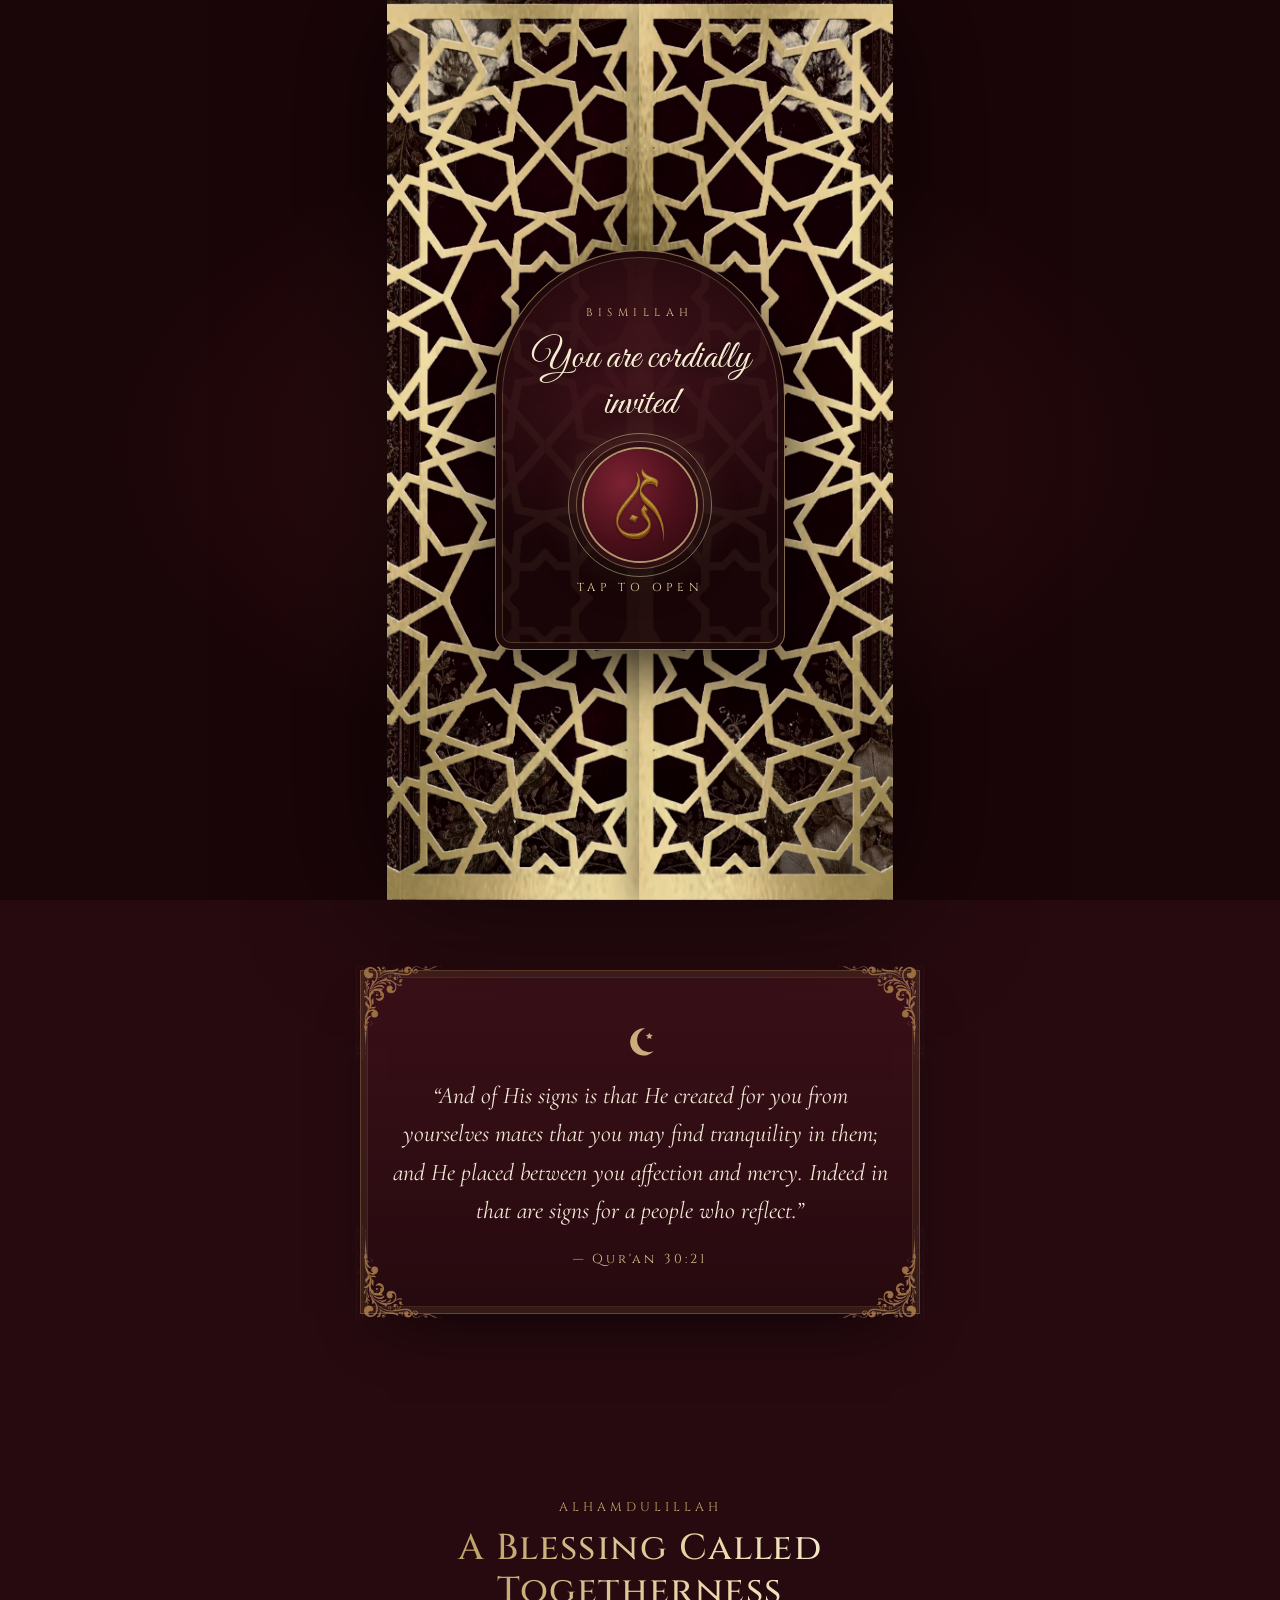
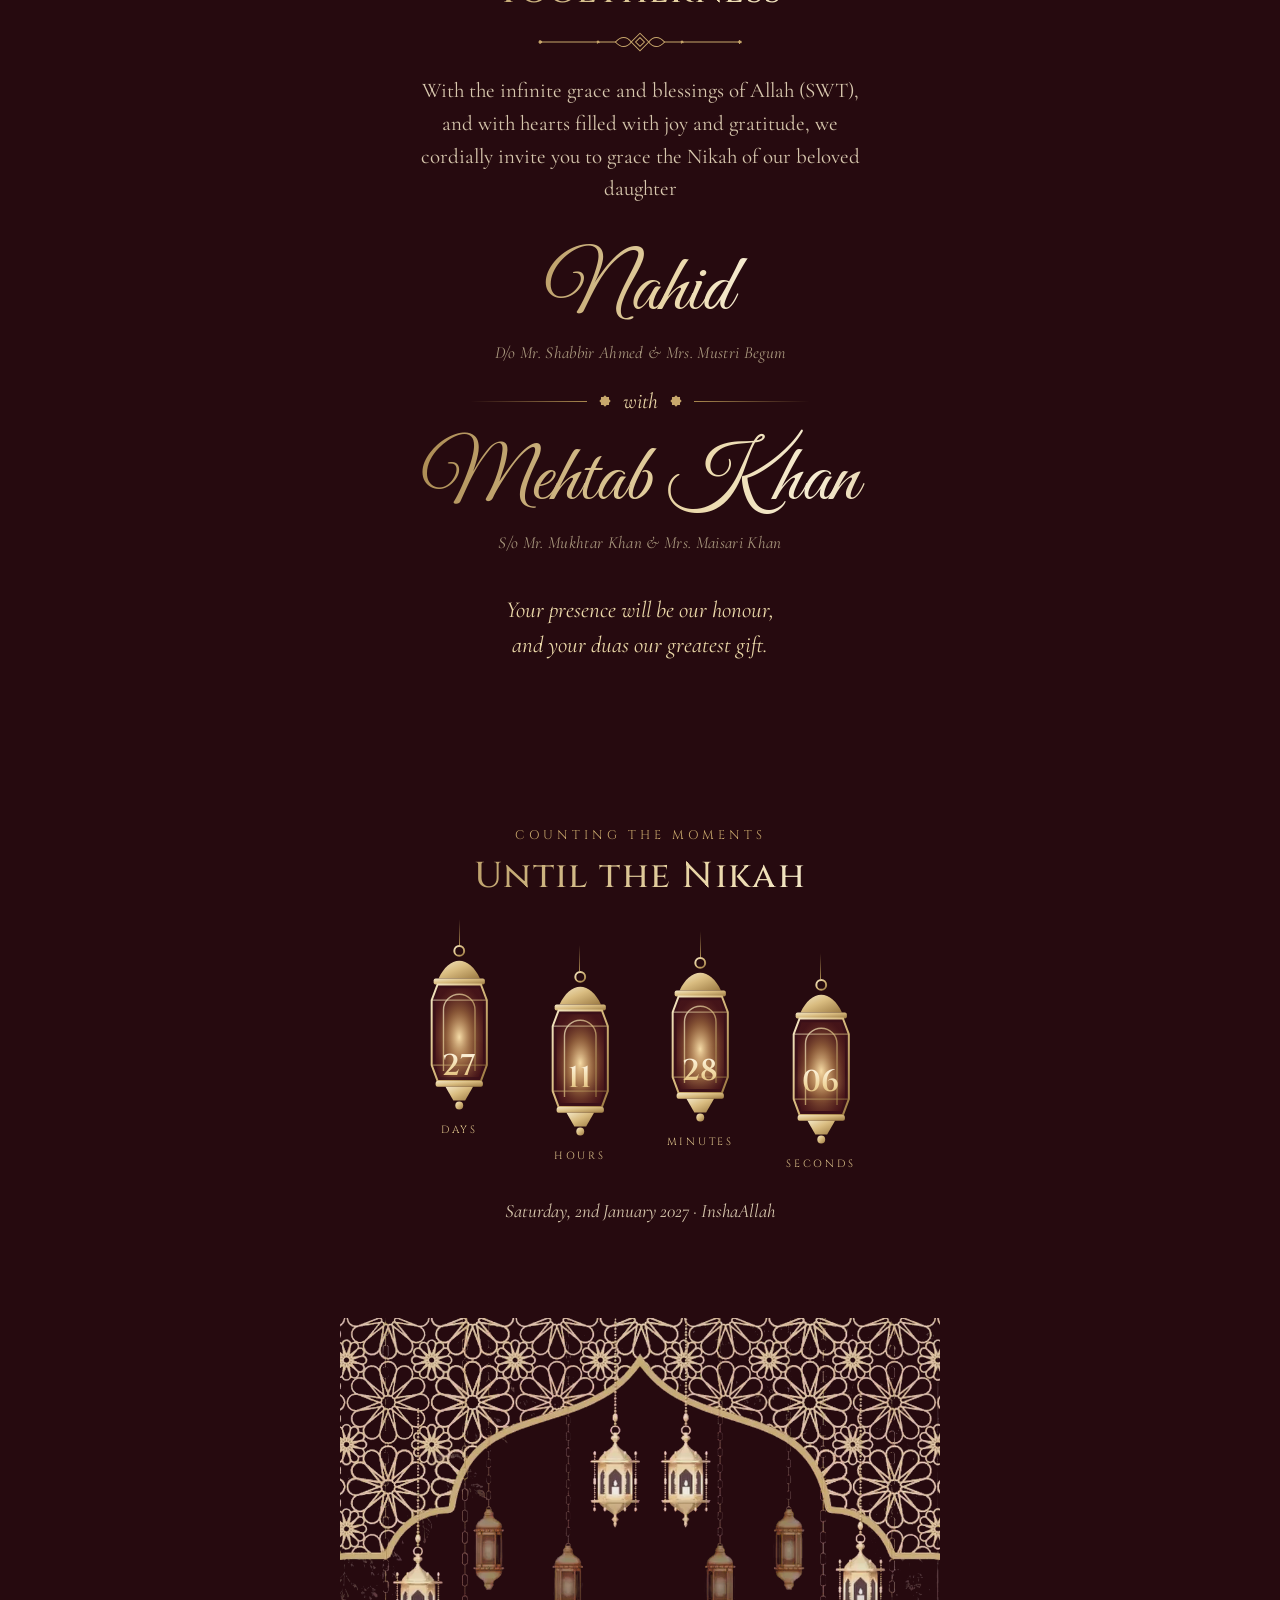
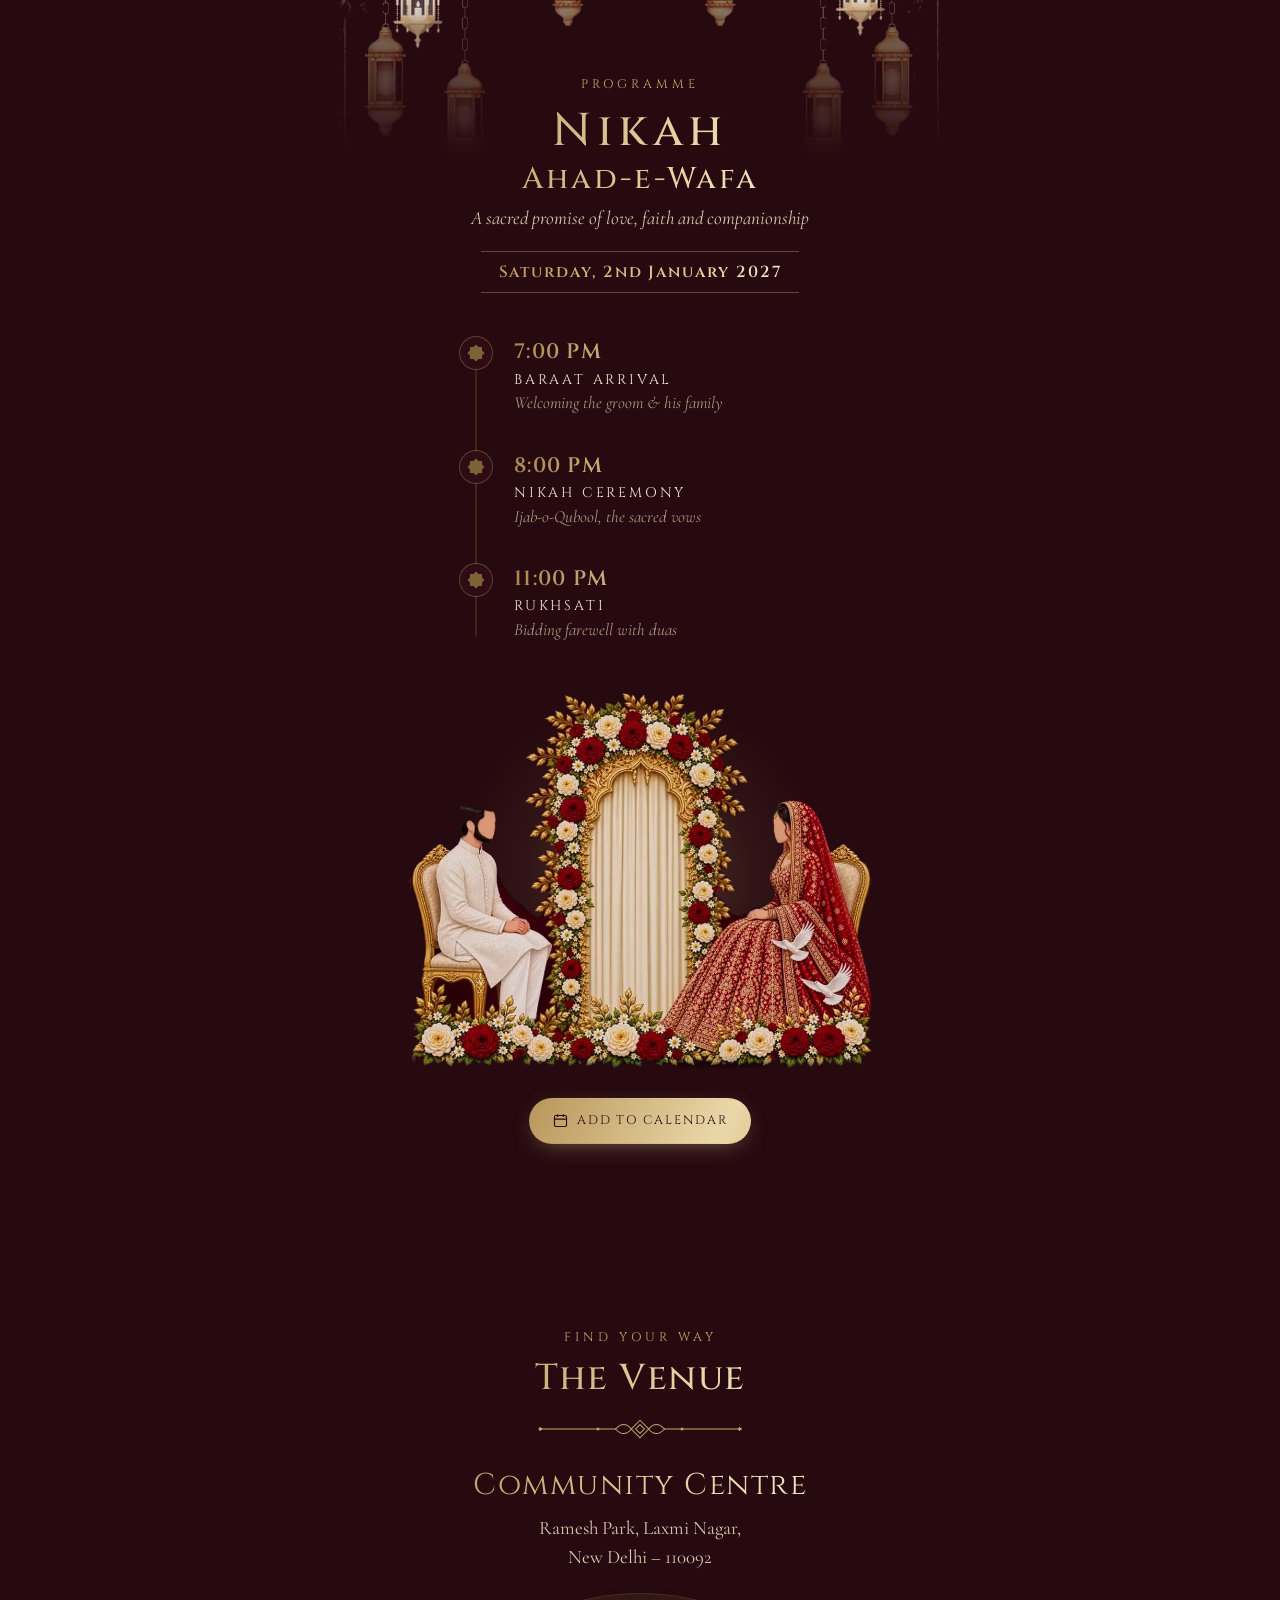
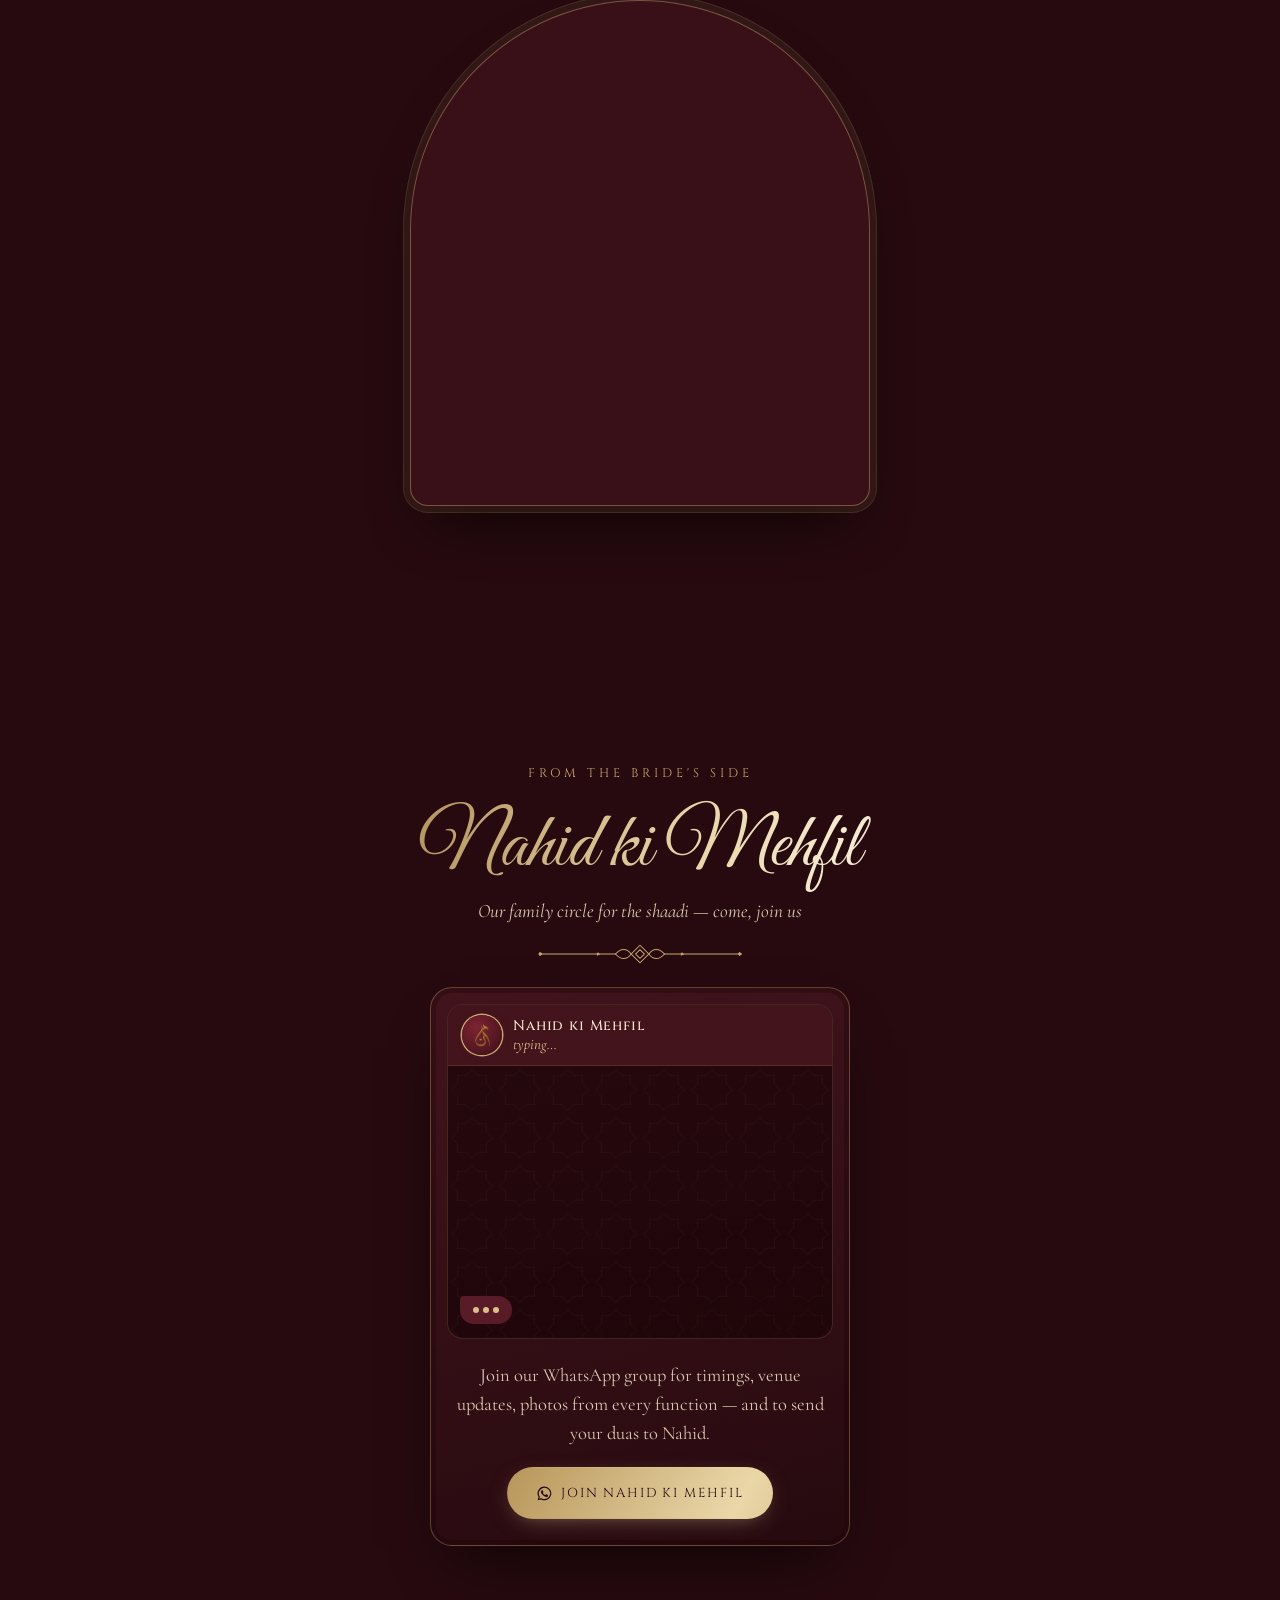
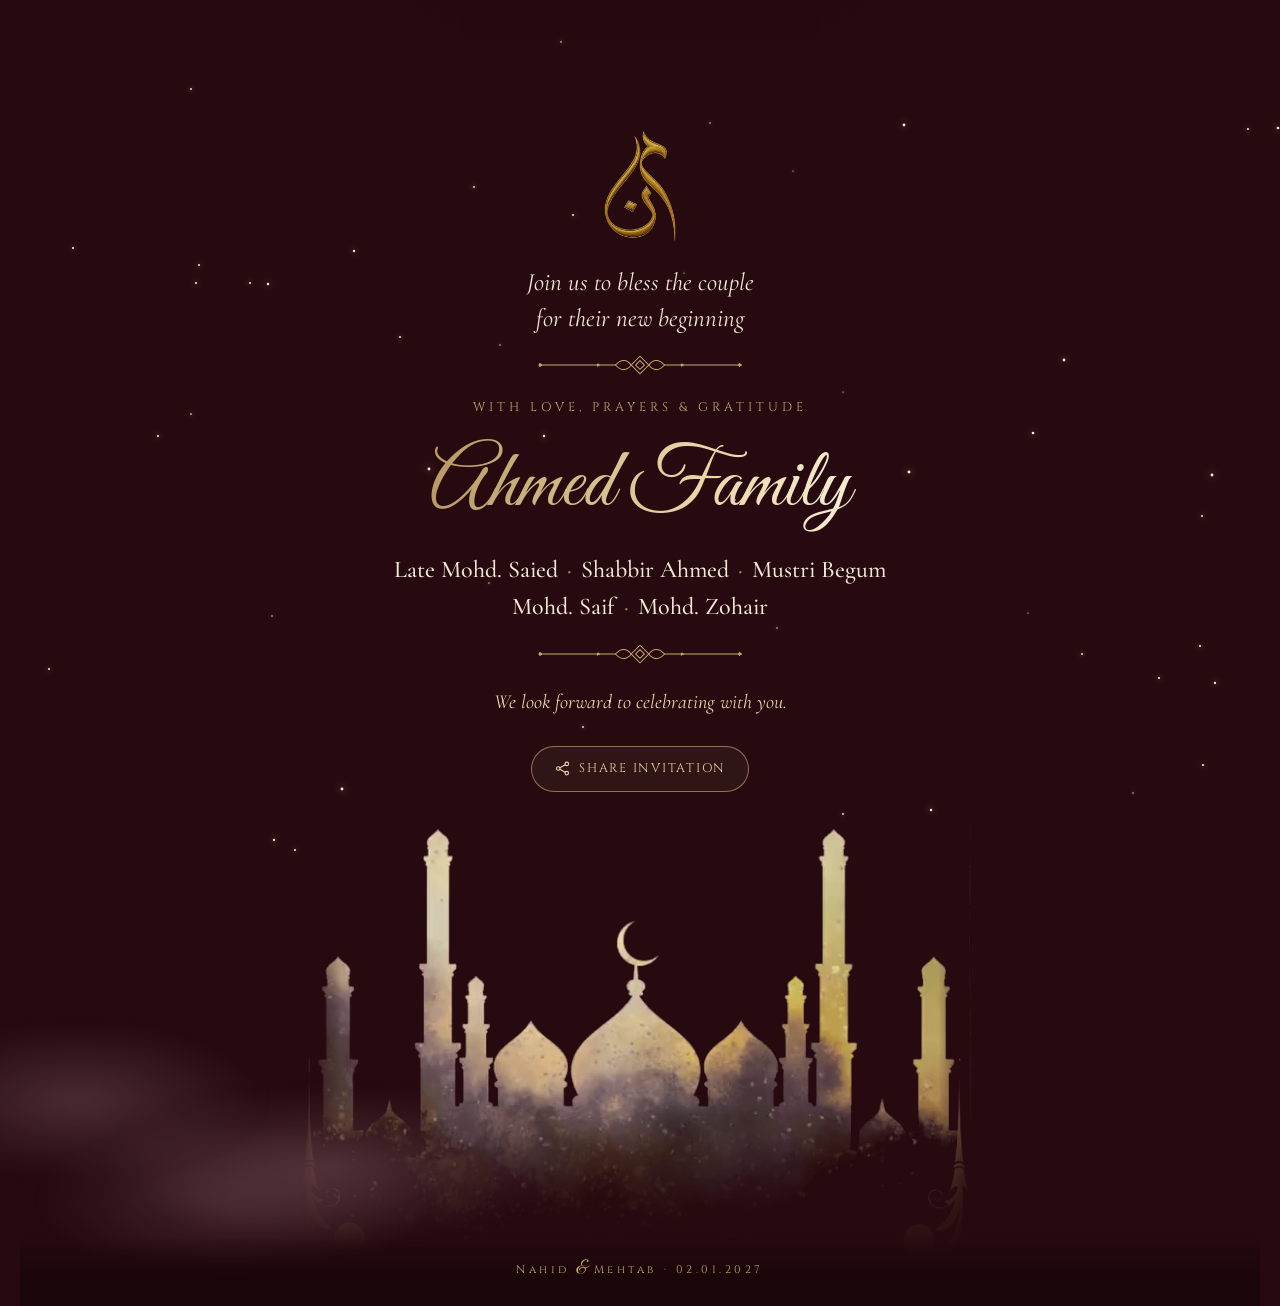
==== commit 4e88c534: "Remove on-screen music button; song plays in the background Co-Authored-By: Claude Opus 5.5 <noreply" ====
--- a/index.html
+++ b/index.html
@@ -340,10 +340,6 @@
     <button class="dock__btn" type="button" data-share><svg><use href="#i-share"/></svg><span>Share</span></button>
   </nav>
 
-  <!-- Music button (shown only once a song is set in js/main.js) -->
-  <button class="music" id="musicBtn" type="button" aria-label="Play music" hidden>
-    <svg><use href="#i-music"/></svg><span class="music__bars"><i></i><i></i><i></i></span>
-  </button>
 
   <div class="toast" id="toast" role="status" aria-live="polite"></div>
 
--- a/css/style.css
+++ b/css/style.css
@@ -295,6 +295,8 @@
   display: block; font-family: var(--ff-script); font-size: 16cqw; line-height: 1.05;
   padding: 0 4cqw;
   filter: drop-shadow(0 .5cqw 1.4cqw rgba(0, 0, 0, .45));
+  /* extra room so the tall N / M loops are not cut off (no change to layout) */
+  padding-top: .22em; margin-top: -.22em;
 }
 .card__with {
   font-family: var(--ff-body); font-style: italic; font-size: 4.4cqw; color: var(--ivory-2);
@@ -467,7 +469,11 @@
    ========================================================= */
 .lead { font-size: clamp(19px, 4.8vw, 21px); color: var(--ivory-2); max-width: 470px; margin: 0 auto; }
 .couple { margin: 40px 0 36px; display: flex; flex-direction: column; align-items: center; gap: 18px; }
-.person__name { font-size: clamp(58px, 17vw, 82px); line-height: 1.1; margin: 0; padding: 0 12px; }
+.person__name {
+  font-size: clamp(58px, 17vw, 82px); line-height: 1.1; margin: 0; padding: 0 12px;
+  /* extra room so the tall N / M loops are not cut off (no change to layout) */
+  padding-top: .22em; margin-top: -.22em;
+}
 .person__parents { margin-top: 4px; font-size: 17px; letter-spacing: .02em; color: var(--ivory-3); font-style: italic; }
 .couple__with { display: flex; align-items: center; gap: 12px; width: 100%; max-width: 340px; }
 .couple__with .line { flex: 1; height: 1px; background: linear-gradient(90deg, transparent, var(--gold-500)); }
@@ -530,7 +536,7 @@
   -webkit-mask: linear-gradient(#000 70%, transparent);
           mask: linear-gradient(#000 70%, transparent);
 }
-.haldi__title { font-size: clamp(54px, 15vw, 76px); line-height: 1.05; margin: 4px 0 6px; }
+.haldi__title { font-size: clamp(54px, 15vw, 76px); line-height: 1.05; margin: 4px 0 6px; padding: .16em 12px .06em; }
 .haldi__sub { font-style: italic; color: var(--ivory-2); font-size: 19px; }
 .haldi__chhatri {
   width: 100%; max-width: 640px; margin: 36px auto 0;
@@ -635,7 +641,7 @@
 /* =========================================================
    WHATSAPP GROUP — Nahid ki Mehfil
    ========================================================= */
-.mehfil__title { font-size: clamp(56px, 15.5vw, 78px); line-height: 1.1; margin: 0; padding: 0 12px; }
+.mehfil__title { font-size: clamp(56px, 15.5vw, 78px); line-height: 1.1; margin: 0; padding: .16em 12px .06em; }
 .mehfil__tag { font-style: italic; color: var(--ivory-2); font-size: 19px; }
 .mehfil__card {
   position: relative; max-width: 420px; margin: 8px auto 0; padding: 16px 16px 26px;
@@ -717,7 +723,7 @@
 @keyframes twinkle { 0%, 100% { opacity: .15; transform: scale(.6); } 50% { opacity: 1; transform: scale(1.2); } }
 .closing__mono { width: 74px; margin: 0 auto 22px; }
 .closing__bless { font-size: clamp(21px, 5.4vw, 25px); font-style: italic; color: var(--ivory); line-height: 1.45; }
-.closing__family { font-size: clamp(58px, 16vw, 84px); line-height: 1.1; margin: 0; padding: 0 10px; }
+.closing__family { font-size: clamp(58px, 16vw, 84px); line-height: 1.1; margin: 0; padding: .16em 10px .06em; }
 .closing__names {
   margin: 12px -8px 0; color: var(--ivory); font-weight: 500; line-height: 1.55;
   /* sized so the first line always fits on one line on phones (JS fine-tunes it) */
@@ -792,6 +798,9 @@
 .dock__btn svg { width: 20px; height: 20px; }
 .dock__btn:active { background: rgba(219, 192, 137, .16); transform: scale(.95); }
 body.dock-on .toast { bottom: calc(96px + env(safe-area-inset-bottom)); }
+@media (max-width: 760px) { /* music button top-right on phones, clear of the dock */
+  .music { top: calc(12px + env(safe-area-inset-top)); bottom: auto; right: 12px; width: 44px; height: 44px; }
+}
 
 /* ---------- music + toast + sparkles ---------- */
 .music {
